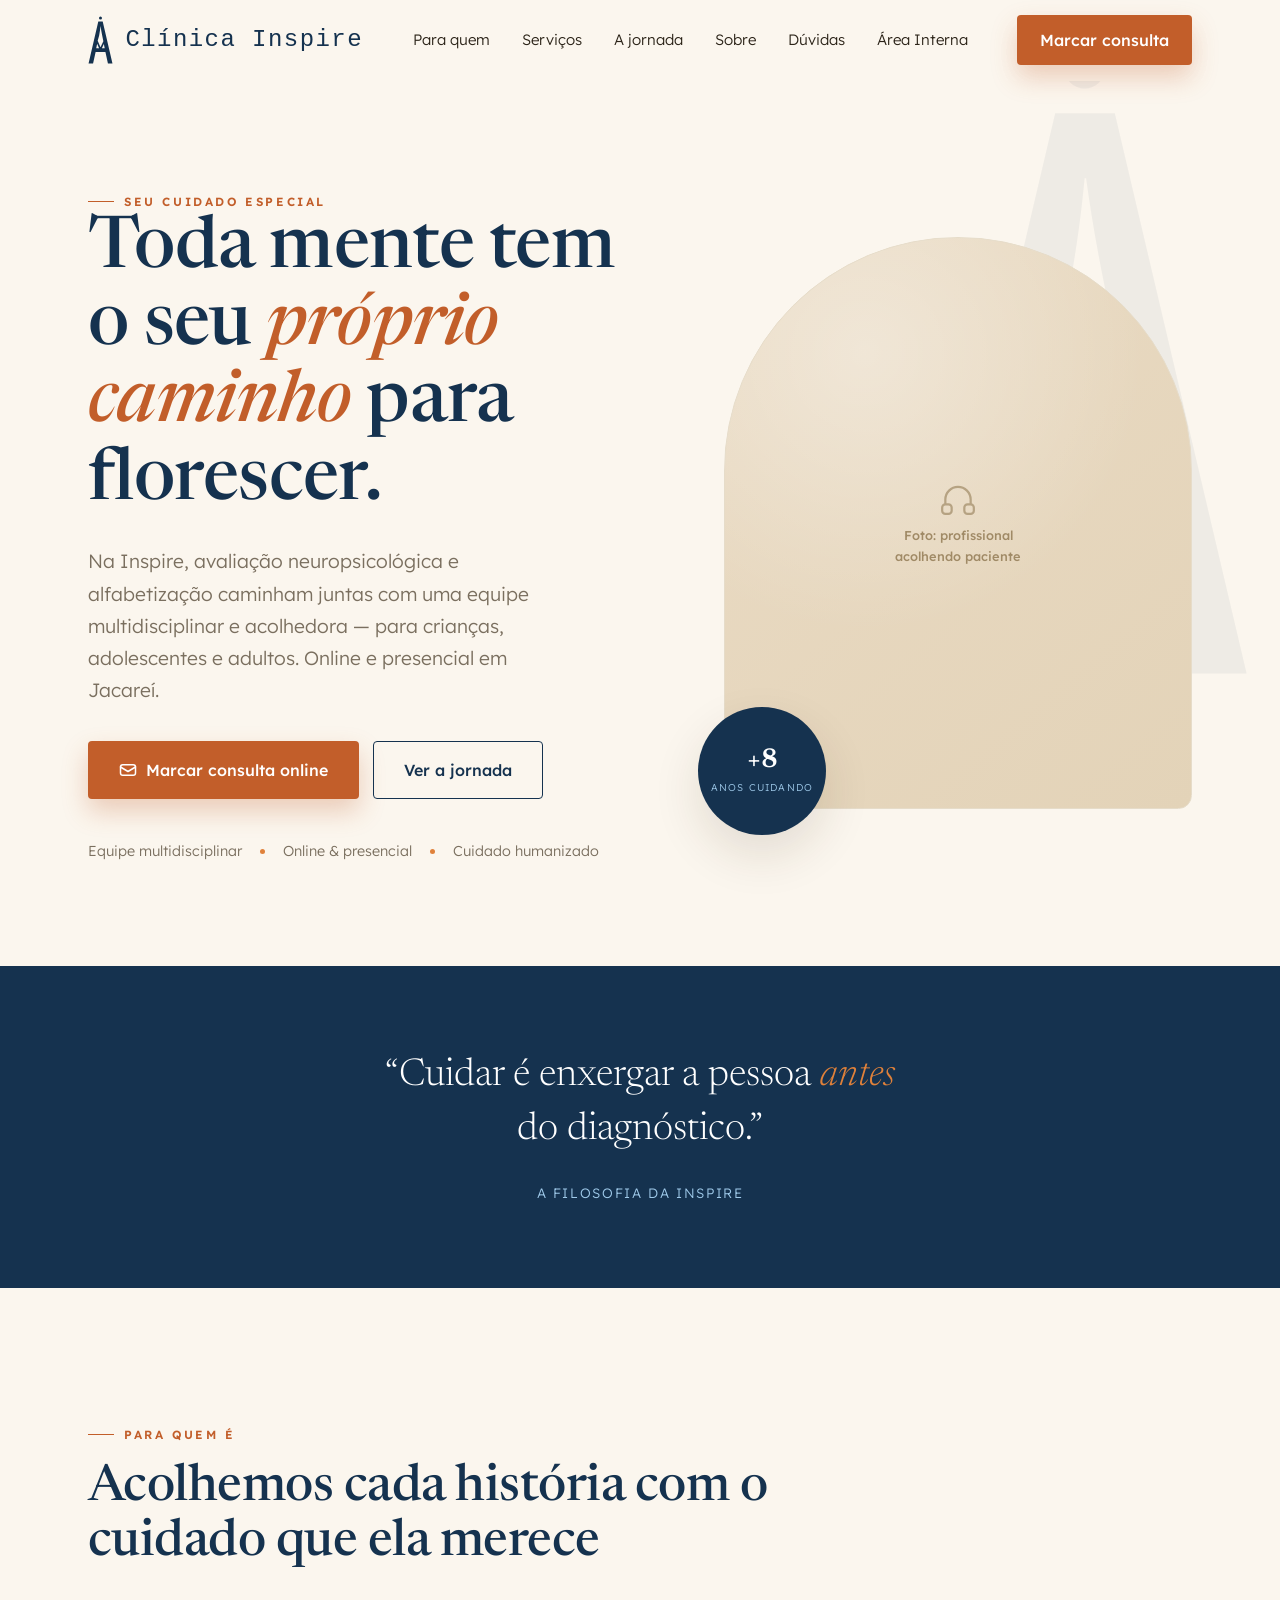
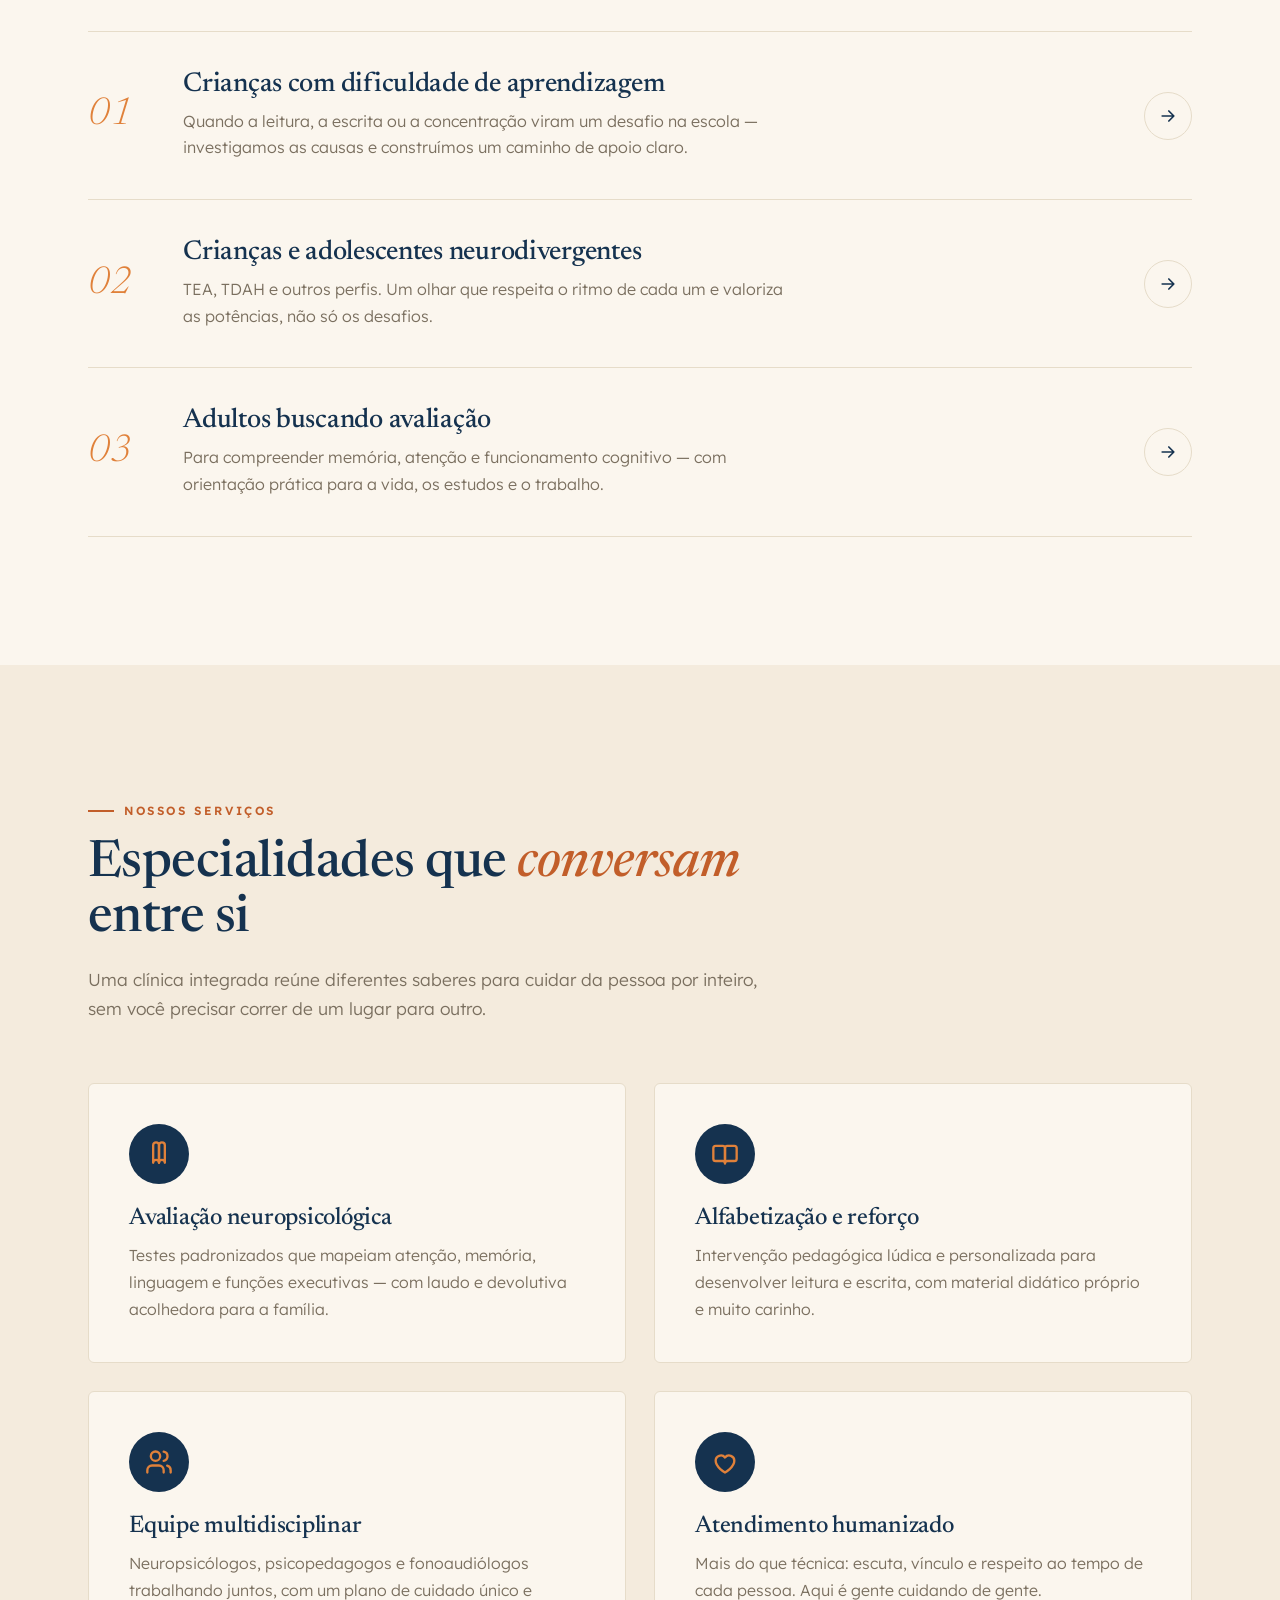
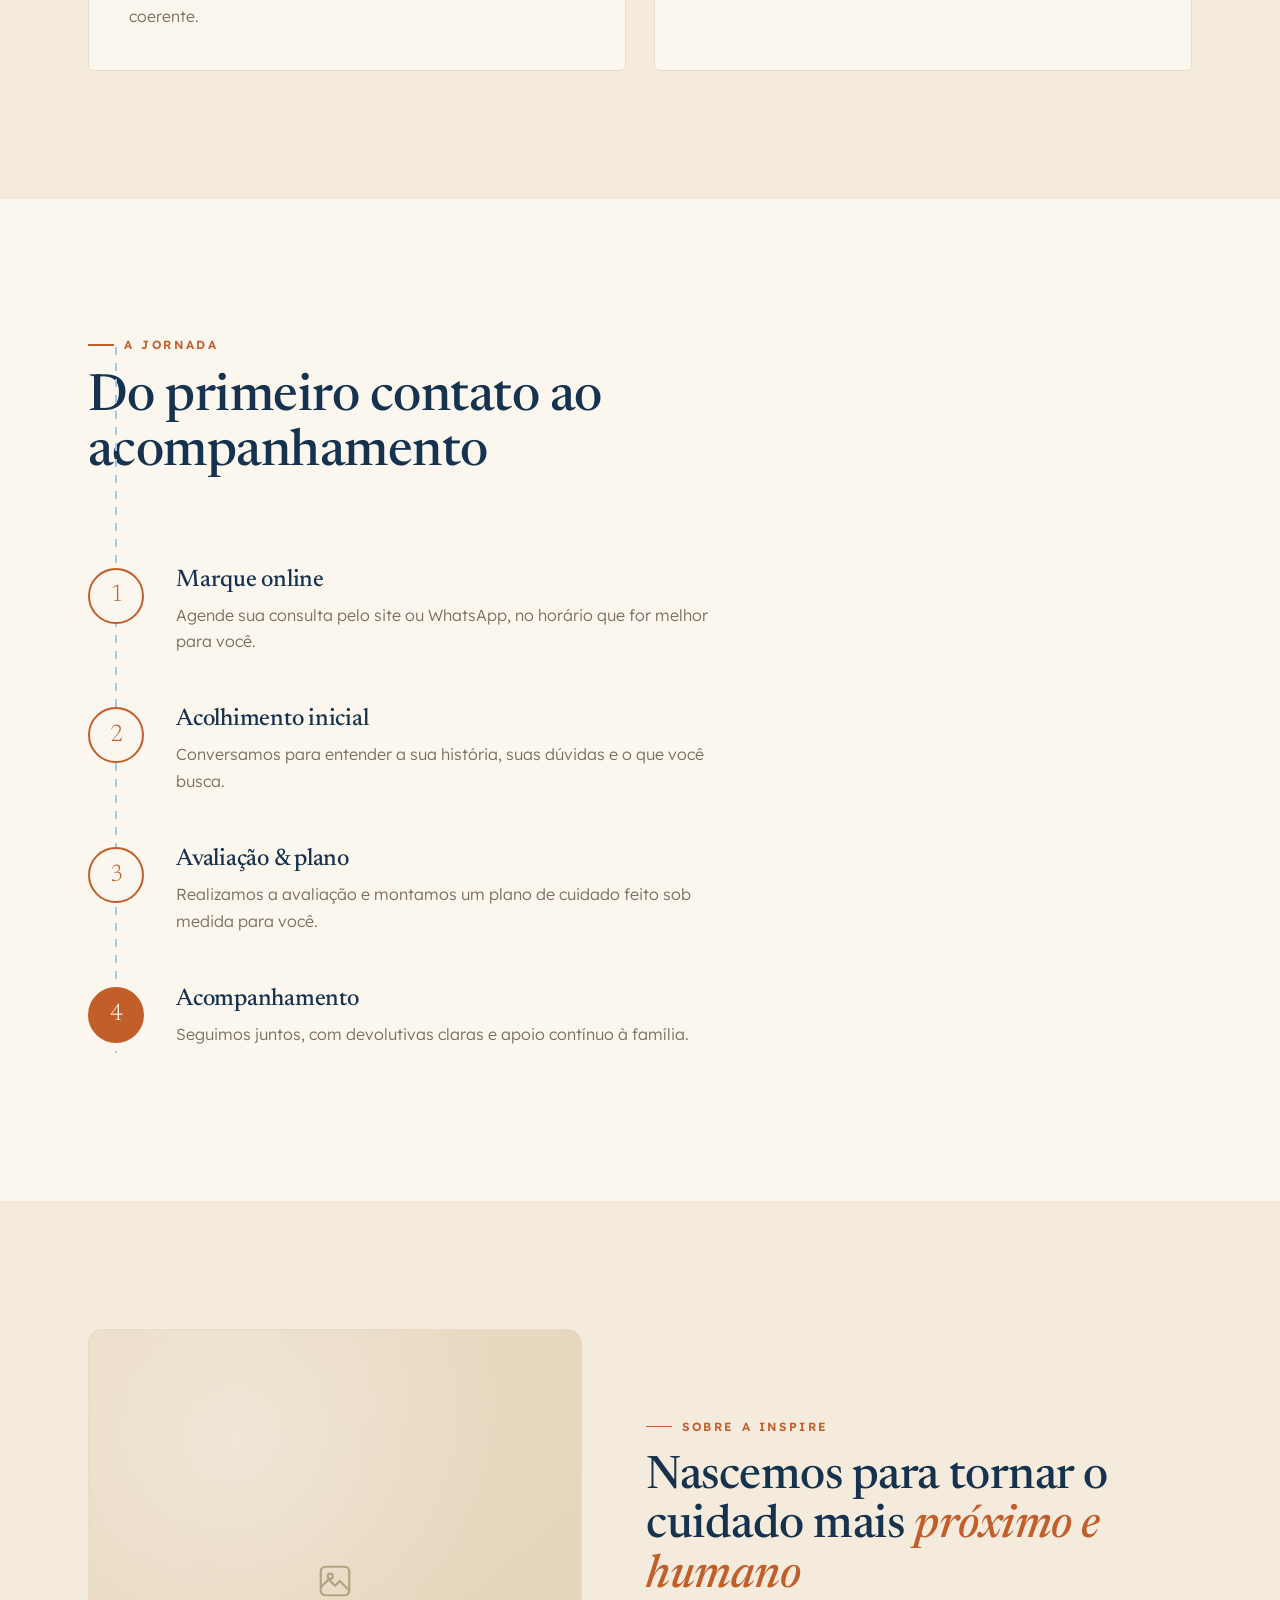
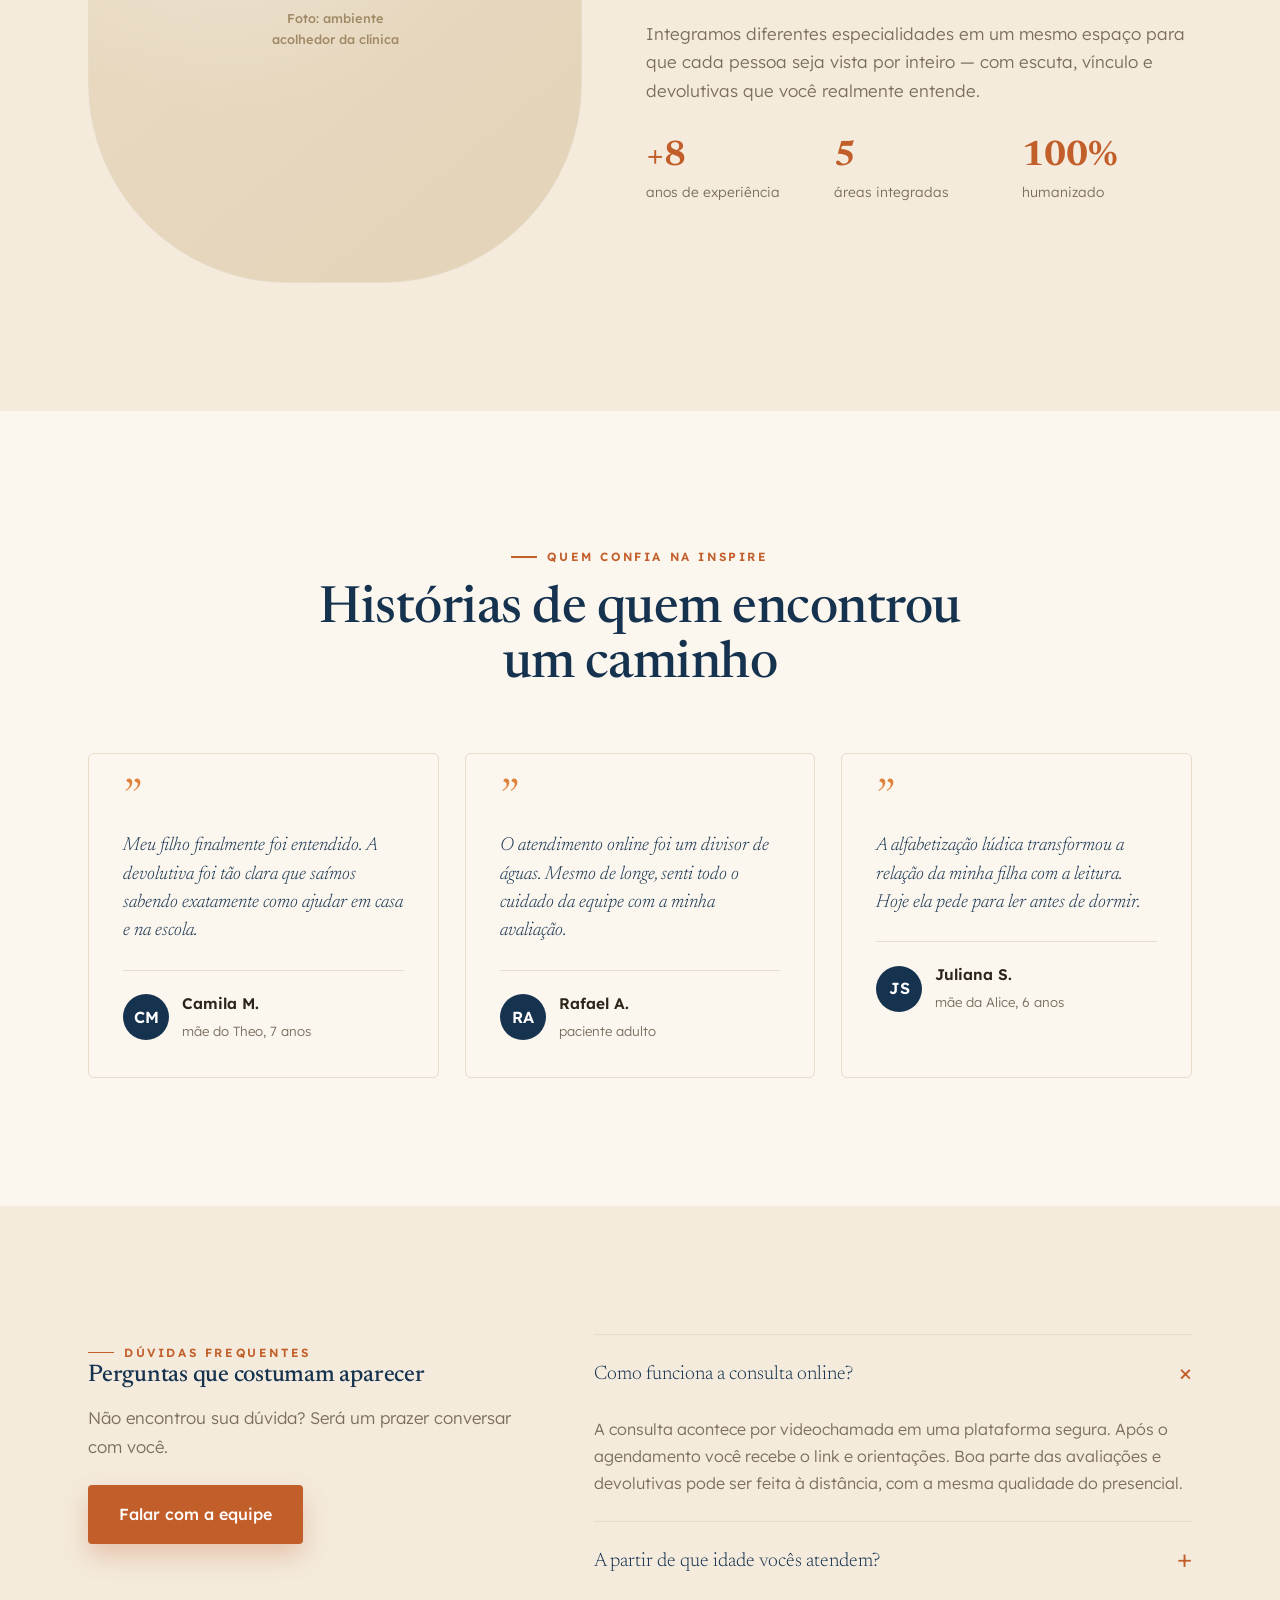
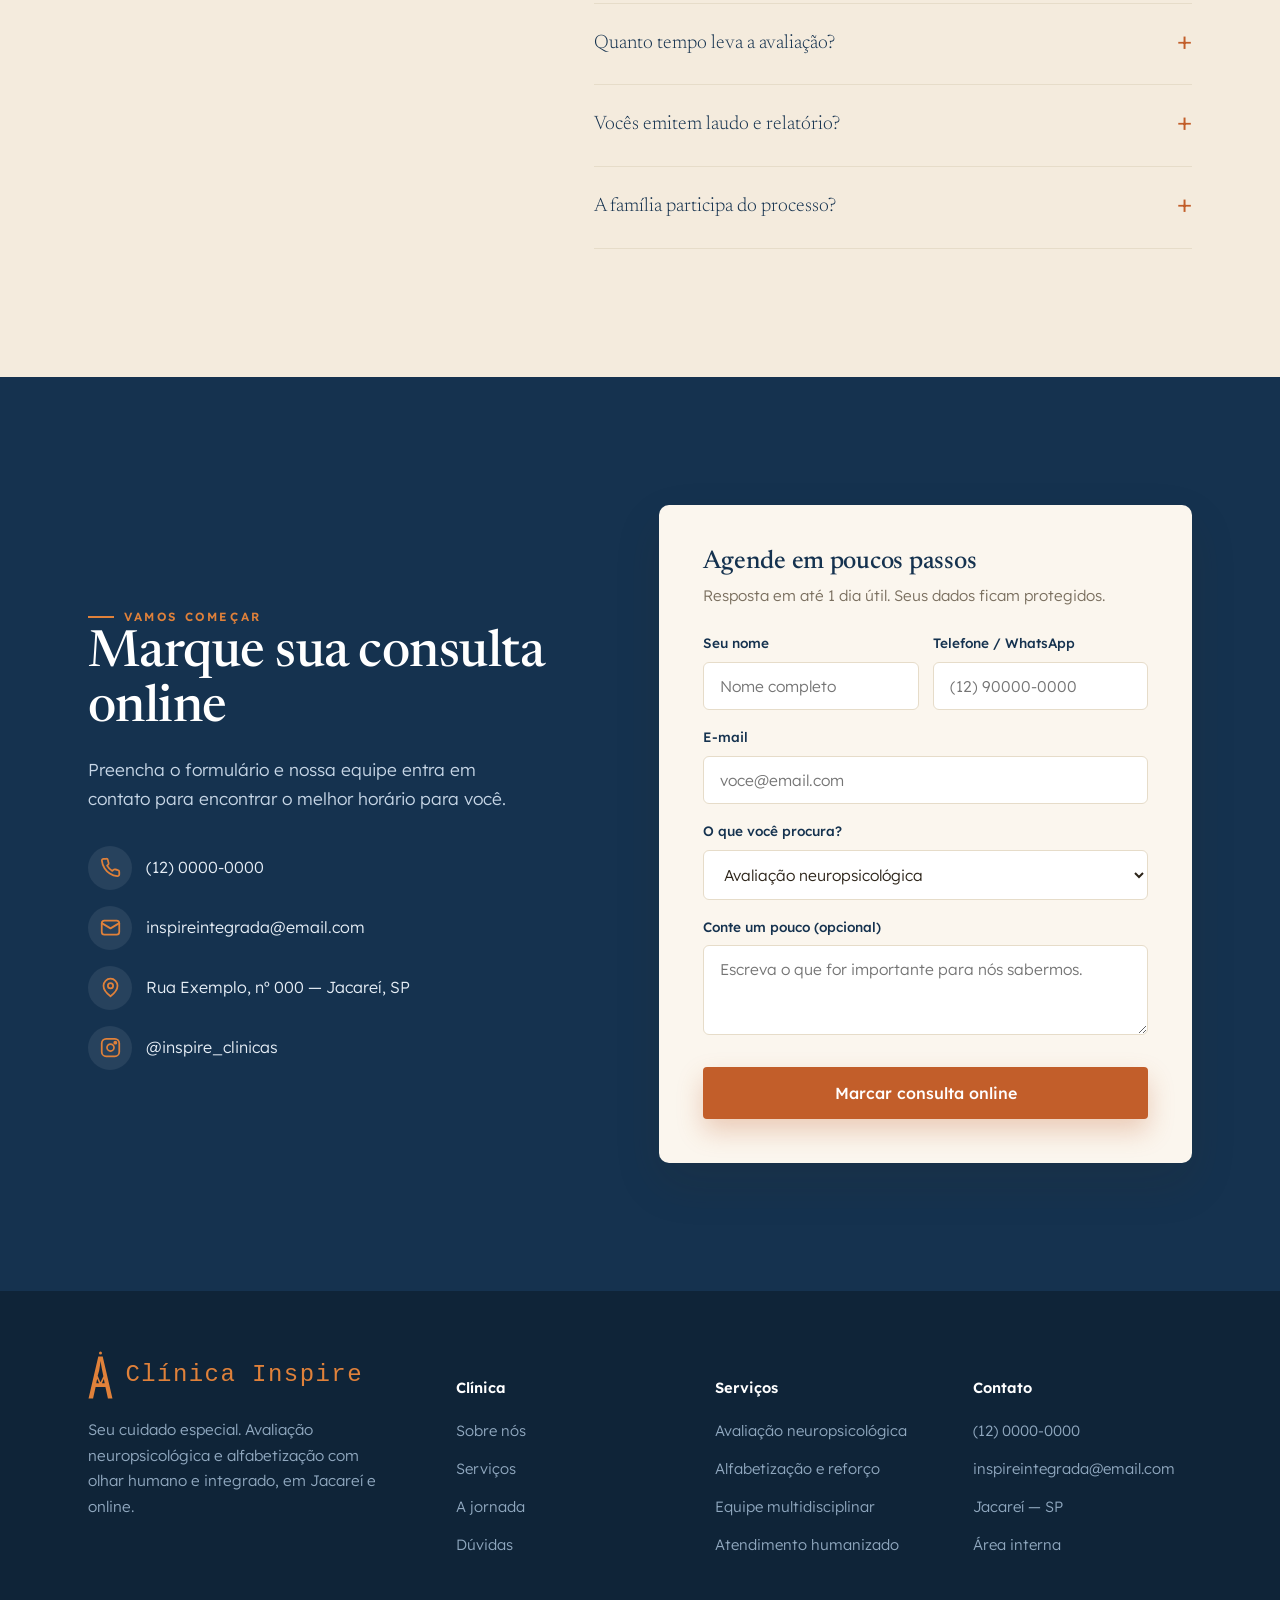
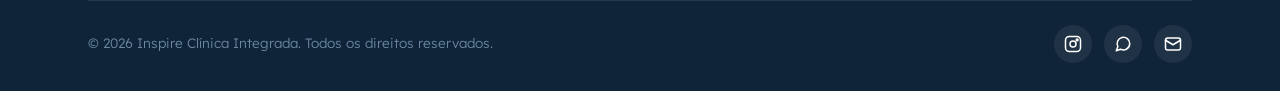
==== index.html @ 26808040 "fix access on admin area" ====
<!doctype html>
<html lang="pt-BR">
  <head>
    <meta charset="utf-8" />
    <meta name="viewport" content="width=device-width,initial-scale=1" />
    <title>Inspire · Clínica Integrada — Seu cuidado especial</title>
    <link rel="icon" href="assets/inspire-favicon.svg" />
    <link rel="preconnect" href="https://fonts.googleapis.com" />
    <link rel="preconnect" href="https://fonts.gstatic.com" crossorigin />
    <link
      href="https://fonts.googleapis.com/css2?family=Lexend:wght@300;400;500;600;700&family=Ubuntu+Mono&family=Newsreader:ital,opsz,wght@0,6..72,400;0,6..72,500;0,6..72,600;1,6..72,400;1,6..72,500&display=swap"
      rel="stylesheet"
    />
    <link rel="stylesheet" href="v2.css" />
  </head>
  <body>
    <header class="hdr" id="hdr">
      <div class="wrap">
        <a class="brand" href="#top" aria-label="Clínica Inspire">
          <img src="assets/inspire-a-navy.svg" alt="" />
          <span class="wordmark">Clínica Inspire</span>
        </a>
        <nav class="nav">
          <a href="#para-quem">Para quem</a>
          <a href="#servicos">Serviços</a>
          <a href="#jornada">A jornada</a>
          <a href="#sobre">Sobre</a>
          <a href="#faq">Dúvidas</a>
          <a href="consultas.html">Área Interna</a>
        </nav>
        <a class="btn btn-primary" href="#contato" style="padding: 11px 22px"
          >Marcar consulta</a
        >
        <button class="burger" id="burger" aria-label="Menu">
          <svg
            viewBox="0 0 24 24"
            fill="none"
            stroke="currentColor"
            stroke-width="2"
            stroke-linecap="round"
          >
            <path d="M3 6h18M3 12h18M3 18h18" />
          </svg>
        </button>
      </div>
    </header>

    <div class="mobile-menu" id="mobileMenu">
      <div class="mm-panel">
        <button class="mm-close" id="mmClose" aria-label="Fechar">
          <svg
            viewBox="0 0 24 24"
            fill="none"
            stroke="currentColor"
            stroke-width="2"
            stroke-linecap="round"
          >
            <path d="M18 6 6 18M6 6l12 12" />
          </svg>
        </button>
        <a href="#para-quem">Para quem</a>
        <a href="#servicos">Serviços</a>
        <a href="#jornada">A jornada</a>
        <a href="#sobre">Sobre</a>
        <a href="#faq">Dúvidas</a>
        <a class="btn btn-primary" href="#contato">Marcar consulta online</a>
      </div>
    </div>

    <main id="top">
      <!-- Hero -->
      <section class="hero">
        <img class="hero-mark" src="assets/inspire-a-navy.svg" alt="" />
        <div class="wrap">
          <div>
            <span class="eyebrow">Seu cuidado especial</span>
            <h1>
              Toda mente tem o seu
              <span class="serif-em">próprio caminho</span> para florescer.
            </h1>
            <p class="lead">
              Na Inspire, avaliação neuropsicológica e alfabetização caminham
              juntas com uma equipe multidisciplinar e acolhedora — para
              crianças, adolescentes e adultos. Online e presencial em Jacareí.
            </p>
            <div class="hero-cta">
              <a class="btn btn-primary" href="#contato">
                <svg
                  viewBox="0 0 24 24"
                  fill="none"
                  stroke="currentColor"
                  stroke-width="2"
                  stroke-linecap="round"
                  stroke-linejoin="round"
                >
                  <rect x="2" y="5" width="20" height="14" rx="3" />
                  <path d="m2 8 10 6 10-6" />
                </svg>
                Marcar consulta online
              </a>
              <a class="btn btn-outline" href="#jornada">Ver a jornada</a>
            </div>
            <div class="hero-meta">
              <span>Equipe multidisciplinar</span><span class="dot"></span
              ><span>Online &amp; presencial</span><span class="dot"></span
              ><span>Cuidado humanizado</span>
            </div>
          </div>
          <div class="hero-visual">
            <div class="ph">
              <div class="ph-in">
                <svg
                  viewBox="0 0 24 24"
                  fill="none"
                  stroke="currentColor"
                  stroke-width="1.4"
                >
                  <path d="M4 16v-3a8 8 0 0 1 16 0v3" />
                  <rect x="2" y="16" width="6" height="6" rx="2" />
                  <rect x="16" y="16" width="6" height="6" rx="2" /></svg
                >Foto: profissional<br />acolhendo paciente
              </div>
            </div>
            <div class="hero-stamp"><b>+8</b><span>anos cuidando</span></div>
          </div>
        </div>
      </section>

      <!-- Quote band -->
      <section class="band">
        <div class="wrap">
          <p>“Cuidar é enxergar a pessoa <em>antes</em> do diagnóstico.”</p>
          <div class="src">A filosofia da Inspire</div>
        </div>
      </section>

      <!-- Para quem -->
      <section class="section" id="para-quem">
        <div class="wrap">
          <div class="sec-head">
            <span class="eyebrow">Para quem é</span>
            <h2>Acolhemos cada história com o cuidado que ela merece</h2>
          </div>
          <div class="aud-list">
            <div class="aud-row">
              <div class="aud-no">01</div>
              <div>
                <h3>Crianças com dificuldade de aprendizagem</h3>
                <p>
                  Quando a leitura, a escrita ou a concentração viram um desafio
                  na escola — investigamos as causas e construímos um caminho de
                  apoio claro.
                </p>
              </div>
              <div class="ar">
                <svg
                  viewBox="0 0 24 24"
                  fill="none"
                  stroke="currentColor"
                  stroke-width="2"
                  stroke-linecap="round"
                  stroke-linejoin="round"
                >
                  <path d="M5 12h14M13 6l6 6-6 6" />
                </svg>
              </div>
            </div>
            <div class="aud-row">
              <div class="aud-no">02</div>
              <div>
                <h3>Crianças e adolescentes neurodivergentes</h3>
                <p>
                  TEA, TDAH e outros perfis. Um olhar que respeita o ritmo de
                  cada um e valoriza as potências, não só os desafios.
                </p>
              </div>
              <div class="ar">
                <svg
                  viewBox="0 0 24 24"
                  fill="none"
                  stroke="currentColor"
                  stroke-width="2"
                  stroke-linecap="round"
                  stroke-linejoin="round"
                >
                  <path d="M5 12h14M13 6l6 6-6 6" />
                </svg>
              </div>
            </div>
            <div class="aud-row">
              <div class="aud-no">03</div>
              <div>
                <h3>Adultos buscando avaliação</h3>
                <p>
                  Para compreender memória, atenção e funcionamento cognitivo —
                  com orientação prática para a vida, os estudos e o trabalho.
                </p>
              </div>
              <div class="ar">
                <svg
                  viewBox="0 0 24 24"
                  fill="none"
                  stroke="currentColor"
                  stroke-width="2"
                  stroke-linecap="round"
                  stroke-linejoin="round"
                >
                  <path d="M5 12h14M13 6l6 6-6 6" />
                </svg>
              </div>
            </div>
          </div>
        </div>
      </section>

      <!-- Serviços -->
      <section class="section services" id="servicos">
        <div class="wrap">
          <div class="sec-head">
            <span class="eyebrow">Nossos serviços</span>
            <h2>
              Especialidades que <span class="serif-em">conversam</span> entre
              si
            </h2>
            <p>
              Uma clínica integrada reúne diferentes saberes para cuidar da
              pessoa por inteiro, sem você precisar correr de um lugar para
              outro.
            </p>
          </div>
          <div class="svc-grid">
            <div class="svc-card">
              <div class="svc-ic">
                <svg
                  viewBox="0 0 24 24"
                  fill="none"
                  stroke="currentColor"
                  stroke-width="2"
                  stroke-linecap="round"
                  stroke-linejoin="round"
                >
                  <path
                    d="M9.5 2A2.5 2.5 0 0 1 12 4.5v15a2.5 2.5 0 0 0-5 0V4.5A2.5 2.5 0 0 1 9.5 2Z"
                  />
                  <path
                    d="M14.5 2A2.5 2.5 0 0 0 12 4.5v15a2.5 2.5 0 0 1 5 0V4.5A2.5 2.5 0 0 0 14.5 2Z"
                  />
                </svg>
              </div>
              <h3>Avaliação neuropsicológica</h3>
              <p>
                Testes padronizados que mapeiam atenção, memória, linguagem e
                funções executivas — com laudo e devolutiva acolhedora para a
                família.
              </p>
            </div>
            <div class="svc-card">
              <div class="svc-ic">
                <svg
                  viewBox="0 0 24 24"
                  fill="none"
                  stroke="currentColor"
                  stroke-width="2"
                  stroke-linecap="round"
                  stroke-linejoin="round"
                >
                  <path
                    d="M2 7a2 2 0 0 1 2-2h6a2 2 0 0 1 2 2v13a2 2 0 0 0-2-2H4a2 2 0 0 1-2-2Z"
                  />
                  <path
                    d="M22 7a2 2 0 0 0-2-2h-6a2 2 0 0 0-2 2v13a2 2 0 0 1 2-2h6a2 2 0 0 0 2-2Z"
                  />
                </svg>
              </div>
              <h3>Alfabetização e reforço</h3>
              <p>
                Intervenção pedagógica lúdica e personalizada para desenvolver
                leitura e escrita, com material didático próprio e muito
                carinho.
              </p>
            </div>
            <div class="svc-card">
              <div class="svc-ic">
                <svg
                  viewBox="0 0 24 24"
                  fill="none"
                  stroke="currentColor"
                  stroke-width="2"
                  stroke-linecap="round"
                  stroke-linejoin="round"
                >
                  <path d="M16 21v-2a4 4 0 0 0-4-4H6a4 4 0 0 0-4 4v2" />
                  <circle cx="9" cy="7" r="4" />
                  <path
                    d="M22 21v-2a4 4 0 0 0-3-3.87M16 3.13A4 4 0 0 1 16 11"
                  />
                </svg>
              </div>
              <h3>Equipe multidisciplinar</h3>
              <p>
                Neuropsicólogos, psicopedagogos e fonoaudiólogos trabalhando
                juntos, com um plano de cuidado único e coerente.
              </p>
            </div>
            <div class="svc-card">
              <div class="svc-ic">
                <svg
                  viewBox="0 0 24 24"
                  fill="none"
                  stroke="currentColor"
                  stroke-width="2"
                  stroke-linecap="round"
                  stroke-linejoin="round"
                >
                  <path
                    d="M12 21s-8-4.5-8-10a4.5 4.5 0 0 1 8-2.9A4.5 4.5 0 0 1 20 11c0 5.5-8 10-8 10Z"
                  />
                </svg>
              </div>
              <h3>Atendimento humanizado</h3>
              <p>
                Mais do que técnica: escuta, vínculo e respeito ao tempo de cada
                pessoa. Aqui é gente cuidando de gente.
              </p>
            </div>
          </div>
        </div>
      </section>

      <!-- Jornada -->
      <section class="section journey" id="jornada">
        <div class="wrap">
          <div class="sec-head">
            <span class="eyebrow">A jornada</span>
            <h2>Do primeiro contato ao acompanhamento</h2>
          </div>
          <div class="j-line"></div>
          <div class="j-step">
            <div class="j-dot">1</div>
            <div>
              <h3>Marque online</h3>
              <p>
                Agende sua consulta pelo site ou WhatsApp, no horário que for
                melhor para você.
              </p>
            </div>
          </div>
          <div class="j-step">
            <div class="j-dot">2</div>
            <div>
              <h3>Acolhimento inicial</h3>
              <p>
                Conversamos para entender a sua história, suas dúvidas e o que
                você busca.
              </p>
            </div>
          </div>
          <div class="j-step">
            <div class="j-dot">3</div>
            <div>
              <h3>Avaliação &amp; plano</h3>
              <p>
                Realizamos a avaliação e montamos um plano de cuidado feito sob
                medida para você.
              </p>
            </div>
          </div>
          <div class="j-step">
            <div class="j-dot">4</div>
            <div>
              <h3>Acompanhamento</h3>
              <p>
                Seguimos juntos, com devolutivas claras e apoio contínuo à
                família.
              </p>
            </div>
          </div>
        </div>
      </section>

      <!-- Sobre -->
      <section class="section about" id="sobre">
        <div class="wrap">
          <div class="about-visual">
            <div class="ph">
              <div class="ph-in">
                <svg
                  viewBox="0 0 24 24"
                  fill="none"
                  stroke="currentColor"
                  stroke-width="1.4"
                >
                  <rect x="3" y="3" width="18" height="18" rx="3" />
                  <path d="m3 16 5-5 4 4 3-3 6 6" />
                  <circle cx="9" cy="9" r="1.6" /></svg
                >Foto: ambiente<br />acolhedor da clínica
              </div>
            </div>
          </div>
          <div>
            <span class="eyebrow">Sobre a Inspire</span>
            <h2>
              Nascemos para tornar o cuidado mais
              <span class="serif-em">próximo e humano</span>
            </h2>
            <p class="lead">
              Integramos diferentes especialidades em um mesmo espaço para que
              cada pessoa seja vista por inteiro — com escuta, vínculo e
              devolutivas que você realmente entende.
            </p>
            <div class="about-stats">
              <div class="stat"><b>+8</b><span>anos de experiência</span></div>
              <div class="stat"><b>5</b><span>áreas integradas</span></div>
              <div class="stat"><b>100%</b><span>humanizado</span></div>
            </div>
          </div>
        </div>
      </section>

      <!-- Depoimentos -->
      <section class="section testi">
        <div class="wrap">
          <div class="sec-head center">
            <span class="eyebrow">Quem confia na Inspire</span>
            <h2>Histórias de quem encontrou um caminho</h2>
          </div>
          <div class="t-grid">
            <div class="t-card">
              <div class="mark">”</div>
              <p>
                Meu filho finalmente foi entendido. A devolutiva foi tão clara
                que saímos sabendo exatamente como ajudar em casa e na escola.
              </p>
              <div class="t-who">
                <div class="t-av">CM</div>
                <div><b>Camila M.</b><span>mãe do Theo, 7 anos</span></div>
              </div>
            </div>
            <div class="t-card">
              <div class="mark">”</div>
              <p>
                O atendimento online foi um divisor de águas. Mesmo de longe,
                senti todo o cuidado da equipe com a minha avaliação.
              </p>
              <div class="t-who">
                <div class="t-av">RA</div>
                <div><b>Rafael A.</b><span>paciente adulto</span></div>
              </div>
            </div>
            <div class="t-card">
              <div class="mark">”</div>
              <p>
                A alfabetização lúdica transformou a relação da minha filha com
                a leitura. Hoje ela pede para ler antes de dormir.
              </p>
              <div class="t-who">
                <div class="t-av">JS</div>
                <div><b>Juliana S.</b><span>mãe da Alice, 6 anos</span></div>
              </div>
            </div>
          </div>
        </div>
      </section>

      <!-- FAQ -->
      <section class="section faq" id="faq">
        <div class="wrap">
          <div>
            <span class="eyebrow">Dúvidas frequentes</span>
            <h2>Perguntas que costumam aparecer</h2>
            <p
              style="
                font-family: &quot;Lexend&quot;, sans-serif;
                color: var(--muted);
                margin-top: 16px;
                font-size: 1.05rem;
              "
            >
              Não encontrou sua dúvida? Será um prazer conversar com você.
            </p>
            <a class="btn btn-primary" style="margin-top: 24px" href="#contato"
              >Falar com a equipe</a
            >
          </div>
          <div class="faq-list">
            <details class="fq" open>
              <summary>
                Como funciona a consulta online? <span class="pm">+</span>
              </summary>
              <div class="fq-body">
                A consulta acontece por videochamada em uma plataforma segura.
                Após o agendamento você recebe o link e orientações. Boa parte
                das avaliações e devolutivas pode ser feita à distância, com a
                mesma qualidade do presencial.
              </div>
            </details>
            <details class="fq">
              <summary>
                A partir de que idade vocês atendem? <span class="pm">+</span>
              </summary>
              <div class="fq-body">
                Atendemos crianças, adolescentes e adultos, com protocolos e
                profissionais adequados a cada momento de vida.
              </div>
            </details>
            <details class="fq">
              <summary>
                Quanto tempo leva a avaliação? <span class="pm">+</span>
              </summary>
              <div class="fq-body">
                Depende do caso, mas em geral são alguns encontros de até duas
                horas. Ao final entregamos um laudo e fazemos uma devolutiva em
                linguagem simples.
              </div>
            </details>
            <details class="fq">
              <summary>
                Vocês emitem laudo e relatório? <span class="pm">+</span>
              </summary>
              <div class="fq-body">
                Sim. Emitimos laudos e relatórios que podem ser usados na
                escola, no trabalho e com outros profissionais de saúde.
              </div>
            </details>
            <details class="fq">
              <summary>
                A família participa do processo? <span class="pm">+</span>
              </summary>
              <div class="fq-body">
                Com certeza. A família é parte essencial do cuidado: incluímos
                os responsáveis nas devolutivas e oferecemos orientações para o
                dia a dia.
              </div>
            </details>
          </div>
        </div>
      </section>

      <!-- Contato -->
      <section class="section contact" id="contato">
        <div class="wrap">
          <div>
            <span class="eyebrow">Vamos começar</span>
            <h2>Marque sua consulta online</h2>
            <p class="lead">
              Preencha o formulário e nossa equipe entra em contato para
              encontrar o melhor horário para você.
            </p>
            <div class="contact-info">
              <div class="ci">
                <span class="cii"
                  ><svg
                    viewBox="0 0 24 24"
                    fill="none"
                    stroke="currentColor"
                    stroke-width="2"
                    stroke-linecap="round"
                    stroke-linejoin="round"
                  >
                    <path
                      d="M22 16.92v3a2 2 0 0 1-2.18 2 19.8 19.8 0 0 1-8.63-3.07 19.5 19.5 0 0 1-6-6 19.8 19.8 0 0 1-3.07-8.67A2 2 0 0 1 4.11 2h3a2 2 0 0 1 2 1.72c.13.96.36 1.9.7 2.81a2 2 0 0 1-.45 2.11L8.09 9.91a16 16 0 0 0 6 6l1.27-1.27a2 2 0 0 1 2.11-.45c.9.34 1.85.57 2.81.7A2 2 0 0 1 22 16.92Z"
                    /></svg
                ></span>
                (12) 0000-0000
              </div>
              <div class="ci">
                <span class="cii"
                  ><svg
                    viewBox="0 0 24 24"
                    fill="none"
                    stroke="currentColor"
                    stroke-width="2"
                    stroke-linecap="round"
                    stroke-linejoin="round"
                  >
                    <rect x="2" y="4" width="20" height="16" rx="3" />
                    <path d="m2 7 10 6 10-6" /></svg
                ></span>
                inspireintegrada@email.com
              </div>
              <div class="ci">
                <span class="cii"
                  ><svg
                    viewBox="0 0 24 24"
                    fill="none"
                    stroke="currentColor"
                    stroke-width="2"
                    stroke-linecap="round"
                    stroke-linejoin="round"
                  >
                    <path d="M20 10c0 6-8 12-8 12s-8-6-8-12a8 8 0 0 1 16 0Z" />
                    <circle cx="12" cy="10" r="3" /></svg
                ></span>
                Rua Exemplo, nº 000 — Jacareí, SP
              </div>
              <div class="ci">
                <span class="cii"
                  ><svg
                    viewBox="0 0 24 24"
                    fill="none"
                    stroke="currentColor"
                    stroke-width="2"
                    stroke-linecap="round"
                    stroke-linejoin="round"
                  >
                    <rect x="2" y="2" width="20" height="20" rx="5" />
                    <circle cx="12" cy="12" r="4" />
                    <circle
                      cx="17.5"
                      cy="6.5"
                      r="1.2"
                      fill="currentColor"
                    /></svg
                ></span>
                @inspire_clinicas
              </div>
            </div>
          </div>
          <form class="form" id="contactForm" novalidate>
            <div id="formFields">
              <h3>Agende em poucos passos</h3>
              <p class="fsub">
                Resposta em até 1 dia útil. Seus dados ficam protegidos.
              </p>
              <div class="frow">
                <div class="field">
                  <label for="nome">Seu nome</label
                  ><input id="nome" type="text" placeholder="Nome completo" />
                </div>
                <div class="field">
                  <label for="tel">Telefone / WhatsApp</label
                  ><input id="tel" type="tel" placeholder="(12) 90000-0000" />
                </div>
              </div>
              <div class="field">
                <label for="email">E-mail</label
                ><input id="email" type="email" placeholder="voce@email.com" />
              </div>
              <div class="field">
                <label for="motivo">O que você procura?</label>
                <select id="motivo">
                  <option>Avaliação neuropsicológica</option>
                  <option>Alfabetização e reforço</option>
                  <option>Atendimento para meu filho(a)</option>
                  <option>Avaliação para adulto</option>
                  <option>Ainda não sei, quero orientação</option>
                </select>
              </div>
              <div class="field">
                <label for="msg">Conte um pouco (opcional)</label
                ><textarea
                  id="msg"
                  placeholder="Escreva o que for importante para nós sabermos."
                ></textarea>
              </div>
              <button class="btn btn-primary" type="submit">
                Marcar consulta online
              </button>
            </div>
            <div class="form-ok" id="formOk">
              <svg
                viewBox="0 0 24 24"
                fill="none"
                stroke="currentColor"
                stroke-width="2"
                stroke-linecap="round"
                stroke-linejoin="round"
              >
                <circle cx="12" cy="12" r="10" />
                <path d="m8 12 3 3 5-6" />
              </svg>
              <h3>Recebemos sua solicitação!</h3>
              <p>
                Em breve nossa equipe entra em contato para confirmar o melhor
                horário. 💙
              </p>
            </div>
          </form>
        </div>
      </section>
    </main>

    <footer class="ftr">
      <div class="wrap">
        <div class="ftr-top">
          <div>
            <div class="brand">
              <img src="assets/inspire-a-laranja.svg" alt="" /><span
                class="wordmark"
                >Clínica Inspire</span
              >
            </div>
            <p class="ftr-about">
              Seu cuidado especial. Avaliação neuropsicológica e alfabetização
              com olhar humano e integrado, em Jacareí e online.
            </p>
          </div>
          <div>
            <h5>Clínica</h5>
            <ul>
              <li><a href="#sobre">Sobre nós</a></li>
              <li><a href="#servicos">Serviços</a></li>
              <li><a href="#jornada">A jornada</a></li>
              <li><a href="#faq">Dúvidas</a></li>
            </ul>
          </div>
          <div>
            <h5>Serviços</h5>
            <ul>
              <li><a href="#servicos">Avaliação neuropsicológica</a></li>
              <li><a href="#servicos">Alfabetização e reforço</a></li>
              <li><a href="#servicos">Equipe multidisciplinar</a></li>
              <li><a href="#servicos">Atendimento humanizado</a></li>
            </ul>
          </div>
          <div>
            <h5>Contato</h5>
            <ul>
              <li><a href="#contato">(12) 0000-0000</a></li>
              <li><a href="#contato">inspireintegrada@email.com</a></li>
              <li><a href="#contato">Jacareí — SP</a></li>
              <li><a href="consultas.html">Área interna</a></li>
            </ul>
          </div>
        </div>
        <div class="ftr-bottom">
          <span
            >© 2026 Inspire Clínica Integrada. Todos os direitos
            reservados.</span
          >
          <div class="socials">
            <a href="#" aria-label="Instagram"
              ><svg
                viewBox="0 0 24 24"
                fill="none"
                stroke="currentColor"
                stroke-width="2"
                stroke-linecap="round"
                stroke-linejoin="round"
              >
                <rect x="2" y="2" width="20" height="20" rx="5" />
                <circle cx="12" cy="12" r="4" />
                <circle cx="17.5" cy="6.5" r="1.2" fill="currentColor" /></svg
            ></a>
            <a href="#" aria-label="WhatsApp"
              ><svg
                viewBox="0 0 24 24"
                fill="none"
                stroke="currentColor"
                stroke-width="2"
                stroke-linecap="round"
                stroke-linejoin="round"
              >
                <path
                  d="M21 11.5a8.4 8.4 0 0 1-12.3 7.4L3 21l2.2-5.6A8.4 8.4 0 1 1 21 11.5Z"
                /></svg
            ></a>
            <a href="#" aria-label="E-mail"
              ><svg
                viewBox="0 0 24 24"
                fill="none"
                stroke="currentColor"
                stroke-width="2"
                stroke-linecap="round"
                stroke-linejoin="round"
              >
                <rect x="2" y="4" width="20" height="16" rx="3" />
                <path d="m2 7 10 6 10-6" /></svg
            ></a>
          </div>
        </div>
      </div>
    </footer>

    <script>
      const hdr = document.getElementById("hdr");
      addEventListener("scroll", () =>
        hdr.classList.toggle("scrolled", scrollY > 20),
      );
      const mm = document.getElementById("mobileMenu");
      document.getElementById("burger").onclick = () =>
        mm.classList.add("open");
      document.getElementById("mmClose").onclick = () =>
        mm.classList.remove("open");
      mm.querySelectorAll("a").forEach(
        (a) => (a.onclick = () => mm.classList.remove("open")),
      );
      mm.onclick = (e) => {
        if (e.target === mm) mm.classList.remove("open");
      };
      document.getElementById("contactForm").addEventListener("submit", (e) => {
        e.preventDefault();
        const nova = {
          data: new Date().toISOString(),
          nome: document.getElementById("nome").value || "(sem nome)",
          email: document.getElementById("email").value || "—",
          tel: document.getElementById("tel").value || "—",
          servico: document.getElementById("motivo").value,
          msg: document.getElementById("msg").value,
          status: "novo",
        };
        const lista = JSON.parse(
          localStorage.getItem("inspire_consultas") || "[]",
        );
        lista.unshift(nova);
        localStorage.setItem("inspire_consultas", JSON.stringify(lista));
        document.getElementById("formFields").style.display = "none";
        document.getElementById("formOk").classList.add("show");
      });
    </script>
  </body>
</html>
---- v2.css ----
/* ===== Inspire · V2 Jornada (editorial / warm serif) ===== */
:root{
  --navy:#15324f;
  --blue:#3E86C7;
  --blue-soft:#9FCAEA;
  --orange:#E0813A;
  --orange-600:#cf6f28;
  --terra:#C25E2A;
  --sand:#F4EBDD;
  --sand-deep:#EADBC4;
  --cream:#FBF6EE;
  --ink:#2c2419;
  --muted:#7a6f5f;
  --line:#e6dcc9;
  --shadow-sm:0 4px 16px rgba(60,40,15,.07);
  --shadow:0 20px 48px rgba(60,40,15,.12);
  --maxw:1200px;
  --pad:clamp(20px,5vw,48px);
  --serif:"Newsreader",Georgia,serif;
}
*{box-sizing:border-box}
html{scroll-behavior:smooth}
body{margin:0;font-family:"Lexend",system-ui,sans-serif;color:var(--ink);background:var(--cream);
  -webkit-font-smoothing:antialiased;line-height:1.68;font-weight:300}
img{max-width:100%;display:block}
a{color:inherit;text-decoration:none}
p{margin:0}
h1,h2,h3,h4{margin:0;color:var(--navy);font-family:var(--serif);font-weight:500;line-height:1.08;letter-spacing:-.01em}
.wrap{max-width:var(--maxw);margin:0 auto;padding-inline:var(--pad)}
.section{padding-block:clamp(70px,10vw,128px)}
.eyebrow{display:inline-flex;align-items:center;gap:10px;font-family:"Lexend",sans-serif;
  font-size:.74rem;font-weight:600;letter-spacing:.22em;text-transform:uppercase;color:var(--terra)}
.eyebrow::before{content:"";width:26px;height:1.5px;background:var(--terra)}
.serif-em{font-family:var(--serif);font-style:italic;color:var(--terra);font-weight:500}

.ph{position:relative;background:linear-gradient(140deg,var(--sand-deep),#e3d3b8);
  border:1px solid var(--line);display:flex;align-items:center;justify-content:center;
  color:#a8927020;overflow:hidden}
.ph-in{display:flex;flex-direction:column;align-items:center;gap:8px;color:#a08a66;
  font-family:"Lexend",sans-serif;font-size:.8rem;font-weight:500;text-align:center;padding:20px;z-index:1}
.ph-in svg{width:38px;height:38px;opacity:.7}
.ph::after{content:"";position:absolute;inset:0;background:
  radial-gradient(circle at 30% 20%,rgba(255,255,255,.35),transparent 50%)}

.btn{display:inline-flex;align-items:center;gap:9px;font-family:"Lexend",sans-serif;font-weight:500;
  font-size:1rem;padding:15px 30px;border-radius:4px;cursor:pointer;border:1.5px solid transparent;
  transition:.18s;white-space:nowrap}
.btn svg{width:18px;height:18px}
.btn-primary{background:var(--terra);color:#fff;box-shadow:0 12px 26px rgba(194,94,42,.28)}
.btn-primary:hover{background:var(--orange-600);transform:translateY(-2px)}
.btn-outline{background:transparent;color:var(--navy);border-color:var(--navy)}
.btn-outline:hover{background:var(--navy);color:#fff}

/* Header */
.hdr{position:sticky;top:0;z-index:60;background:rgba(251,246,238,.85);backdrop-filter:blur(12px);transition:.25s;border-bottom:1px solid transparent}
.hdr.scrolled{border-color:var(--line);box-shadow:var(--shadow-sm)}
.hdr .wrap{display:flex;align-items:center;justify-content:space-between;height:80px;gap:24px}
.brand{display:flex;align-items:center;gap:12px}
.brand img{width:auto;height:48px}
.brand .wordmark{font-family:"Ubuntu Mono",monospace;font-size:1.5rem;color:#15324f;letter-spacing:.06em;line-height:1;white-space:nowrap}
.brand .k{font-family:"Lexend",sans-serif;font-size:.72rem;font-weight:700;letter-spacing:.2em;color:var(--terra);text-transform:uppercase;display:block}
.brand .n{font-family:var(--serif);font-size:1.18rem;color:var(--navy);line-height:1;margin-top:2px;white-space:nowrap}
.nav{display:flex;gap:32px}
.nav a{font-family:"Lexend",sans-serif;font-size:.94rem;color:var(--ink);position:relative}
.nav a:hover{color:var(--terra)}
.burger{display:none;background:none;border:0;cursor:pointer;color:var(--navy)}
.burger svg{width:26px;height:26px}

/* Hero */
.hero{position:relative;overflow:hidden}
.hero-mark{position:absolute;top:-40px;right:2%;width:auto;height:640px;opacity:.05;z-index:0;pointer-events:none}
.hero .wrap{position:relative;z-index:1;display:grid;grid-template-columns:1.1fr .9fr;gap:clamp(32px,5vw,80px);
  align-items:center;padding-block:clamp(54px,8vw,104px)}
.hero h1{font-size:clamp(2.6rem,5.6vw,4.6rem);font-weight:500}
.hero .lead{font-family:"Lexend",sans-serif;font-size:clamp(1.05rem,1.5vw,1.2rem);color:var(--muted);margin-top:24px;max-width:40ch}
.hero-cta{display:flex;gap:14px;flex-wrap:wrap;margin-top:34px}
.hero-meta{display:flex;align-items:center;gap:18px;margin-top:40px;font-family:"Lexend",sans-serif;font-size:.9rem;color:var(--muted)}
.hero-meta .dot{width:5px;height:5px;border-radius:50%;background:var(--orange)}
.hero-visual{position:relative}
.hero-visual .ph{aspect-ratio:3.6/4.4;border-radius:240px 240px 14px 14px}
.hero-stamp{position:absolute;bottom:-26px;left:-26px;background:var(--navy);color:#fff;border-radius:50%;
  width:128px;height:128px;display:flex;flex-direction:column;align-items:center;justify-content:center;
  text-align:center;font-family:var(--serif);box-shadow:var(--shadow)}
.hero-stamp b{font-size:1.7rem;line-height:1}
.hero-stamp span{font-family:"Lexend",sans-serif;font-size:.62rem;letter-spacing:.12em;text-transform:uppercase;margin-top:5px;color:var(--blue-soft)}

/* Quote band */
.band{background:var(--navy);color:#fff;text-align:center}
.band .wrap{padding-block:clamp(54px,7vw,84px)}
.band p{font-family:var(--serif);font-size:clamp(1.5rem,3vw,2.4rem);line-height:1.4;max-width:24ch;margin:0 auto;color:#fff}
.band p em{color:var(--orange);font-style:italic}
.band .src{font-family:"Lexend",sans-serif;font-size:.85rem;letter-spacing:.12em;text-transform:uppercase;color:var(--blue-soft);margin-top:24px}

/* Section head */
.sec-head{max-width:680px;margin-bottom:60px}
.sec-head.center{margin-inline:auto;text-align:center}
.sec-head h2{font-size:clamp(2.1rem,4vw,3.2rem);margin-top:16px}
.sec-head p{font-family:"Lexend",sans-serif;color:var(--muted);margin-top:18px;font-size:1.08rem}

/* Para quem - editorial list */
.aud-list{display:flex;flex-direction:column}
.aud-row{display:grid;grid-template-columns:auto 1fr auto;gap:clamp(20px,4vw,56px);align-items:center;
  padding:38px 0;border-top:1px solid var(--line);transition:.2s}
.aud-row:last-child{border-bottom:1px solid var(--line)}
.aud-row:hover{padding-inline:14px;background:var(--sand)}
.aud-no{font-family:var(--serif);font-size:clamp(1.8rem,3vw,2.6rem);color:var(--orange);font-style:italic}
.aud-row h3{font-size:clamp(1.3rem,2.2vw,1.7rem)}
.aud-row p{font-family:"Lexend",sans-serif;color:var(--muted);margin-top:8px;font-size:1rem;max-width:60ch}
.aud-row .ar{width:48px;height:48px;border-radius:50%;border:1.5px solid var(--line);display:flex;align-items:center;justify-content:center;color:var(--navy);transition:.2s;flex:none}
.aud-row:hover .ar{background:var(--terra);border-color:var(--terra);color:#fff}
.aud-row .ar svg{width:20px;height:20px}

/* Serviços - cards on sand */
.services{background:var(--sand)}
.svc-grid{display:grid;grid-template-columns:repeat(2,1fr);gap:28px}
.svc-card{background:var(--cream);border:1px solid var(--line);padding:40px;border-radius:6px;transition:.2s;position:relative;overflow:hidden}
.svc-card::before{content:"";position:absolute;top:0;left:0;width:0;height:4px;background:var(--terra);transition:.3s}
.svc-card:hover{transform:translateY(-5px);box-shadow:var(--shadow)}
.svc-card:hover::before{width:100%}
.svc-ic{width:60px;height:60px;border-radius:50%;background:var(--navy);display:flex;align-items:center;justify-content:center;margin-bottom:22px}
.svc-ic svg{width:28px;height:28px;color:var(--orange)}
.svc-card h3{font-size:1.5rem;margin-bottom:10px}
.svc-card p{font-family:"Lexend",sans-serif;color:var(--muted);font-size:.99rem}

/* Jornada (timeline) */
.journey{position:relative}
.journey .wrap{position:relative}
.j-line{position:absolute;left:calc(var(--pad) + 27px);top:20px;bottom:20px;width:2px;
  background:repeating-linear-gradient(var(--blue-soft) 0 8px,transparent 8px 16px)}
.j-step{position:relative;display:grid;grid-template-columns:auto 1fr;gap:32px;padding:26px 0}
.j-dot{width:56px;height:56px;border-radius:50%;background:var(--cream);border:2px solid var(--terra);
  display:flex;align-items:center;justify-content:center;font-family:var(--serif);font-size:1.5rem;
  color:var(--terra);z-index:1;flex:none}
.j-step:last-child .j-dot{background:var(--terra);color:#fff}
.j-step h3{font-size:1.5rem}
.j-step p{font-family:"Lexend",sans-serif;color:var(--muted);margin-top:8px;font-size:1rem;max-width:54ch}

/* Sobre split */
.about{background:var(--sand)}
.about .wrap{display:grid;grid-template-columns:.95fr 1.05fr;gap:clamp(34px,5vw,72px);align-items:center}
.about-visual .ph{aspect-ratio:5/5.6;border-radius:14px 14px 200px 200px}
.about h2{font-size:clamp(2rem,3.6vw,2.9rem);margin-top:16px}
.about .lead{font-family:"Lexend",sans-serif;color:var(--muted);margin-top:18px;font-size:1.06rem}
.about-stats{display:grid;grid-template-columns:repeat(3,1fr);gap:18px;margin-top:34px}
.stat b{font-family:var(--serif);font-size:2.2rem;color:var(--terra);display:block;line-height:1}
.stat span{font-family:"Lexend",sans-serif;font-size:.86rem;color:var(--muted);margin-top:6px;display:block}

/* Depoimentos editorial */
.testi .sec-head{text-align:center;margin-inline:auto}
.t-grid{display:grid;grid-template-columns:repeat(3,1fr);gap:26px}
.t-card{background:var(--cream);border:1px solid var(--line);border-radius:6px;padding:34px}
.t-card .mark{font-family:var(--serif);font-size:3.4rem;color:var(--orange);line-height:.6;height:30px}
.t-card p{font-family:var(--serif);font-style:italic;font-size:1.18rem;color:var(--navy);line-height:1.5;margin-top:14px}
.t-who{display:flex;align-items:center;gap:13px;margin-top:24px;padding-top:20px;border-top:1px solid var(--line)}
.t-av{width:46px;height:46px;border-radius:50%;background:var(--navy);color:#fff;display:flex;align-items:center;justify-content:center;font-family:"Lexend",sans-serif;font-weight:600;flex:none}
.t-who b{font-family:"Lexend",sans-serif;font-weight:600;display:block;font-size:.96rem;color:var(--ink)}
.t-who span{font-family:"Lexend",sans-serif;font-size:.83rem;color:var(--muted)}

/* FAQ */
.faq{background:var(--sand)}
.faq .wrap{display:grid;grid-template-columns:.85fr 1.15fr;gap:clamp(30px,5vw,68px);align-items:start}
.faq-list{display:flex;flex-direction:column}
.fq{border-top:1px solid var(--line)}
.fq:last-child{border-bottom:1px solid var(--line)}
.fq summary{list-style:none;cursor:pointer;padding:24px 0;display:flex;justify-content:space-between;gap:18px;
  font-family:var(--serif);font-size:1.22rem;color:var(--navy)}
.fq summary::-webkit-details-marker{display:none}
.fq .pm{font-family:"Lexend",sans-serif;font-size:1.6rem;color:var(--terra);transition:.2s;line-height:1}
.fq[open] .pm{transform:rotate(45deg)}
.fq .fq-body{padding:0 0 24px;font-family:"Lexend",sans-serif;color:var(--muted);font-size:1rem;max-width:60ch}

/* Contato */
.contact{background:var(--navy);color:#fff}
.contact .wrap{display:grid;grid-template-columns:1fr 1.05fr;gap:clamp(34px,5vw,72px);align-items:center}
.contact h2{color:#fff;font-size:clamp(2.2rem,4vw,3.2rem)}
.contact .eyebrow{color:var(--orange)}
.contact .eyebrow::before{background:var(--orange)}
.contact .lead{font-family:"Lexend",sans-serif;color:#c7d6e6;margin-top:18px;font-size:1.08rem;max-width:40ch}
.contact-info{margin-top:32px;display:flex;flex-direction:column;gap:16px}
.ci{display:flex;align-items:center;gap:14px;font-family:"Lexend",sans-serif;font-size:1rem;color:#e6eef6}
.ci .cii{width:44px;height:44px;border-radius:50%;background:rgba(255,255,255,.08);display:flex;align-items:center;justify-content:center;flex:none}
.ci .cii svg{width:21px;height:21px;color:var(--orange)}
.form{background:var(--cream);border-radius:10px;padding:clamp(28px,4vw,44px);box-shadow:var(--shadow)}
.form h3{font-size:1.6rem;margin-bottom:6px}
.form .fsub{font-family:"Lexend",sans-serif;color:var(--muted);font-size:.95rem;margin-bottom:24px}
.field{margin-bottom:16px}
.field label{display:block;font-family:"Lexend",sans-serif;font-size:.85rem;font-weight:500;color:var(--navy);margin-bottom:7px}
.field input,.field select,.field textarea{width:100%;padding:13px 16px;border:1.5px solid var(--line);border-radius:6px;
  font-family:"Lexend",sans-serif;font-size:.97rem;color:var(--ink);background:#fff;font-weight:300;transition:.18s}
.field input:focus,.field select:focus,.field textarea:focus{outline:none;border-color:var(--terra);box-shadow:0 0 0 4px rgba(194,94,42,.12)}
.field textarea{resize:vertical;min-height:90px}
.frow{display:grid;grid-template-columns:1fr 1fr;gap:14px}
.form .btn-primary{width:100%;justify-content:center;margin-top:8px}
.form-ok{display:none;text-align:center;padding:24px}
.form-ok.show{display:block}
.form-ok svg{width:56px;height:56px;color:#3fa080;margin:0 auto 14px}
.form-ok h3{margin-bottom:8px}
.form-ok p{font-family:"Lexend",sans-serif;color:var(--muted)}

/* Footer */
.ftr{background:#0f2438;color:#b9cadb}
.ftr .wrap{padding-block:60px 28px}
.ftr-top{display:grid;grid-template-columns:1.5fr 1fr 1fr 1fr;gap:40px;padding-bottom:42px;border-bottom:1px solid rgba(255,255,255,.1)}
.ftr .brand .n{color:#fff}
.ftr .brand .wordmark{color:#E0813A}
.ftr-about{font-family:"Lexend",sans-serif;color:#90a8bf;font-size:.95rem;margin-top:18px;max-width:32ch}
.ftr h5{font-family:"Lexend",sans-serif;color:#fff;font-size:.92rem;font-weight:600;margin-bottom:16px}
.ftr ul{list-style:none;padding:0;margin:0;display:flex;flex-direction:column;gap:11px}
.ftr ul a{font-family:"Lexend",sans-serif;color:#90a8bf;font-size:.93rem}
.ftr ul a:hover{color:var(--orange)}
.ftr-bottom{display:flex;justify-content:space-between;align-items:center;padding-top:24px;flex-wrap:wrap;gap:14px;font-family:"Lexend",sans-serif;font-size:.85rem;color:#6b86a0}
.socials{display:flex;gap:12px}
.socials a{width:38px;height:38px;border-radius:50%;background:rgba(255,255,255,.07);display:flex;align-items:center;justify-content:center;transition:.18s}
.socials a:hover{background:var(--orange)}
.socials svg{width:18px;height:18px;color:#fff}

/* Mobile menu */
.mobile-menu{display:none;position:fixed;inset:0;z-index:70;background:rgba(21,50,79,.45);backdrop-filter:blur(4px);opacity:0;pointer-events:none;transition:.25s}
.mobile-menu.open{opacity:1;pointer-events:auto}
.mm-panel{position:absolute;top:0;right:0;width:min(82%,340px);height:100%;background:var(--cream);padding:28px;display:flex;flex-direction:column;gap:4px;transform:translateX(100%);transition:.3s}
.mobile-menu.open .mm-panel{transform:translateX(0)}
.mm-close{align-self:flex-end;background:none;border:0;cursor:pointer;color:var(--navy)}
.mm-close svg{width:26px;height:26px}
.mm-panel a{font-family:var(--serif);padding:14px 6px;font-size:1.25rem;color:var(--navy);border-bottom:1px solid var(--line)}
.mm-panel .btn{margin-top:20px;justify-content:center}

@media(max-width:980px){
  .hero .wrap{grid-template-columns:1fr;gap:48px}
  .hero-visual{max-width:440px}
  .svc-grid{grid-template-columns:1fr}
  .about .wrap,.faq .wrap,.contact .wrap{grid-template-columns:1fr;gap:38px}
  .about-visual{order:2;max-width:440px}
  .t-grid{grid-template-columns:1fr}
  .ftr-top{grid-template-columns:1fr 1fr}
  .nav,.hdr .btn{display:none}
  .burger{display:block}
  .aud-row{grid-template-columns:auto 1fr;gap:20px}
  .aud-row .ar{display:none}
}
@media(max-width:560px){
  .frow{grid-template-columns:1fr}
  .ftr-top{grid-template-columns:1fr}
  .about-stats{grid-template-columns:1fr 1fr}
  .hero-stamp{width:104px;height:104px;left:auto;right:-10px;bottom:-20px}
}
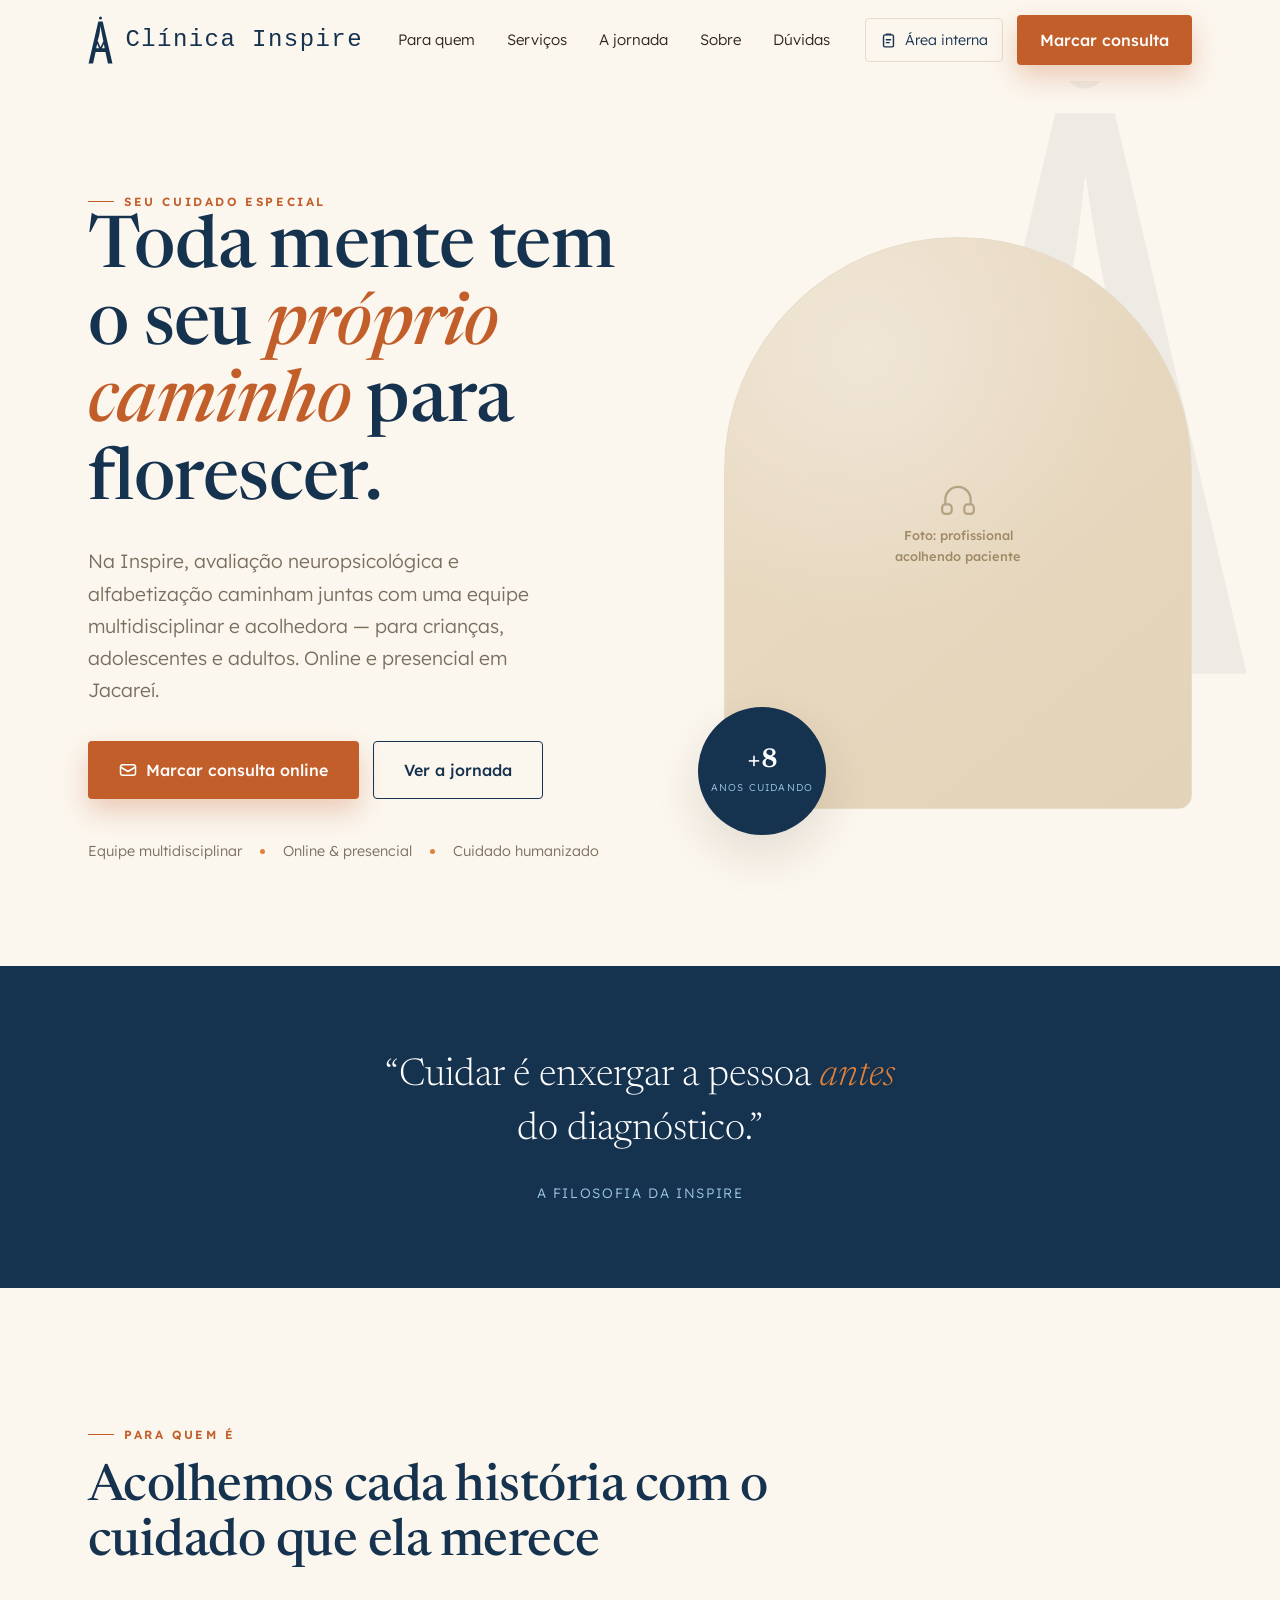
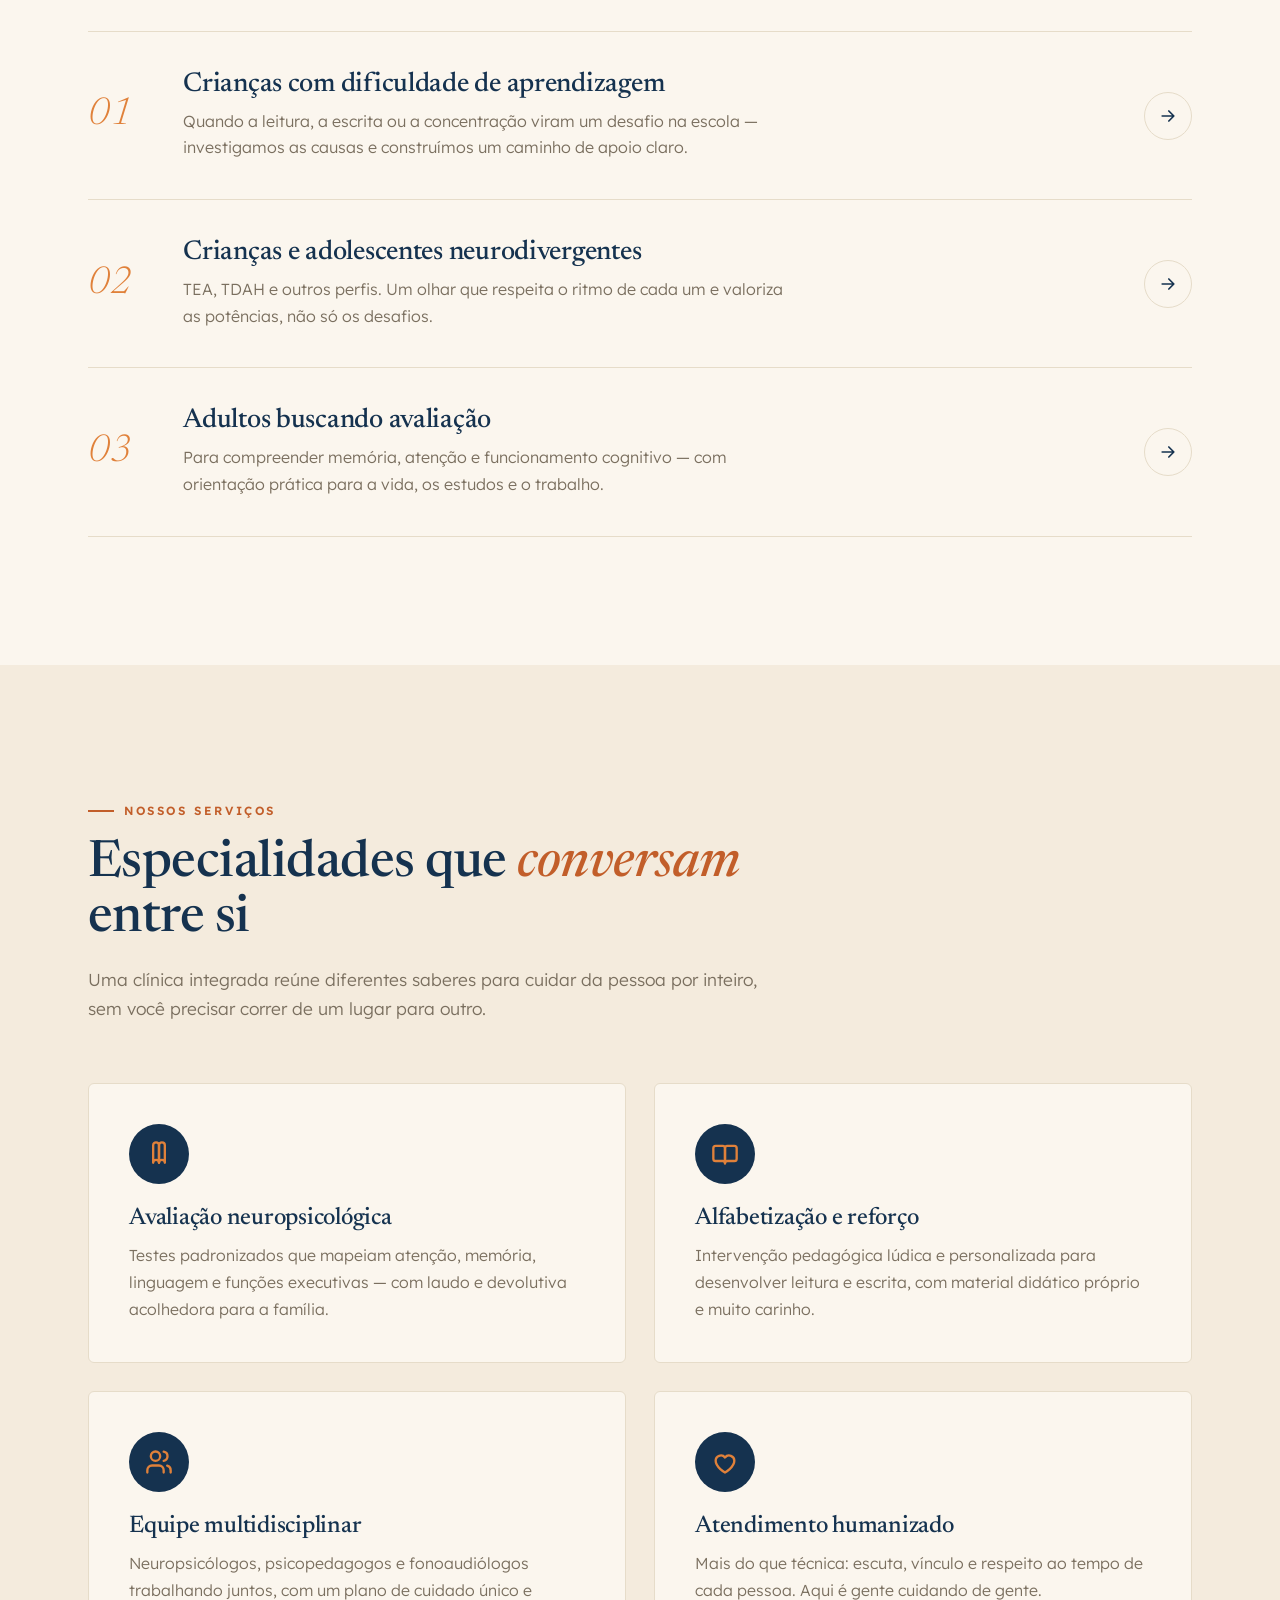
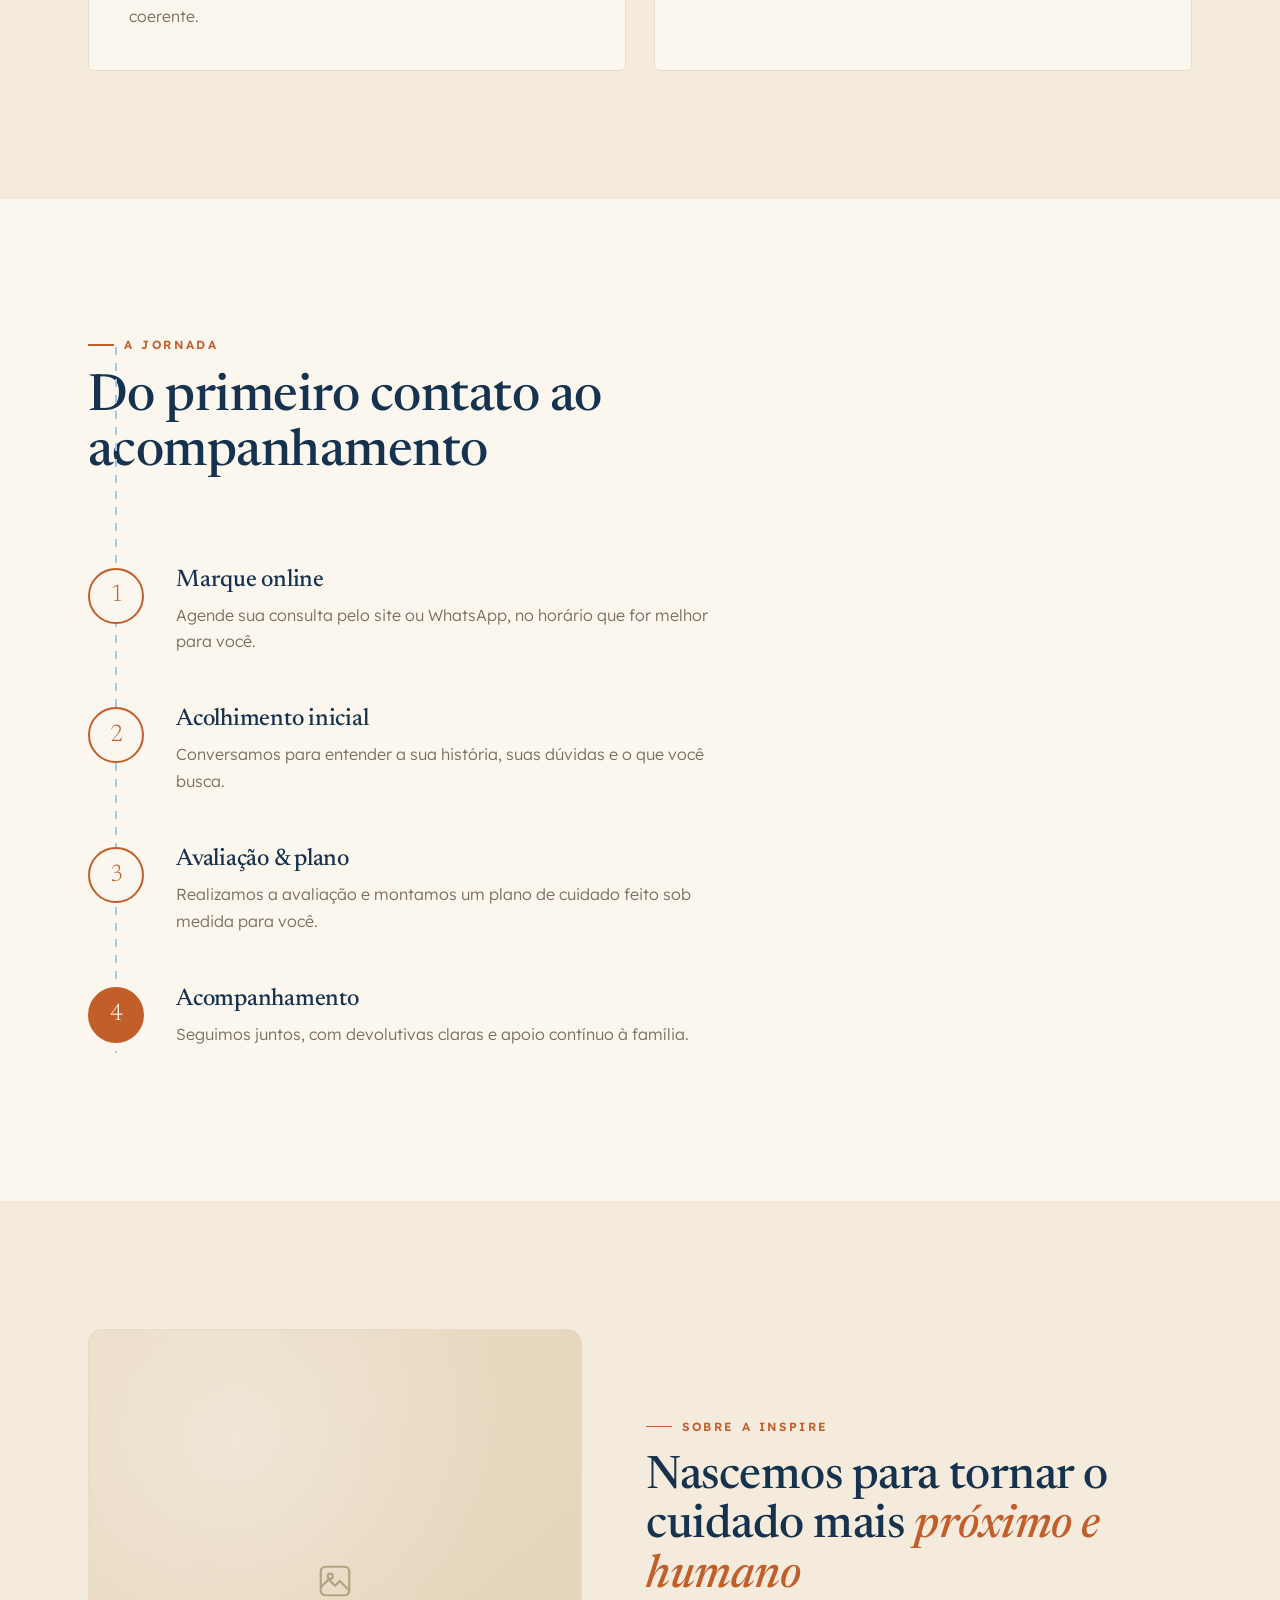
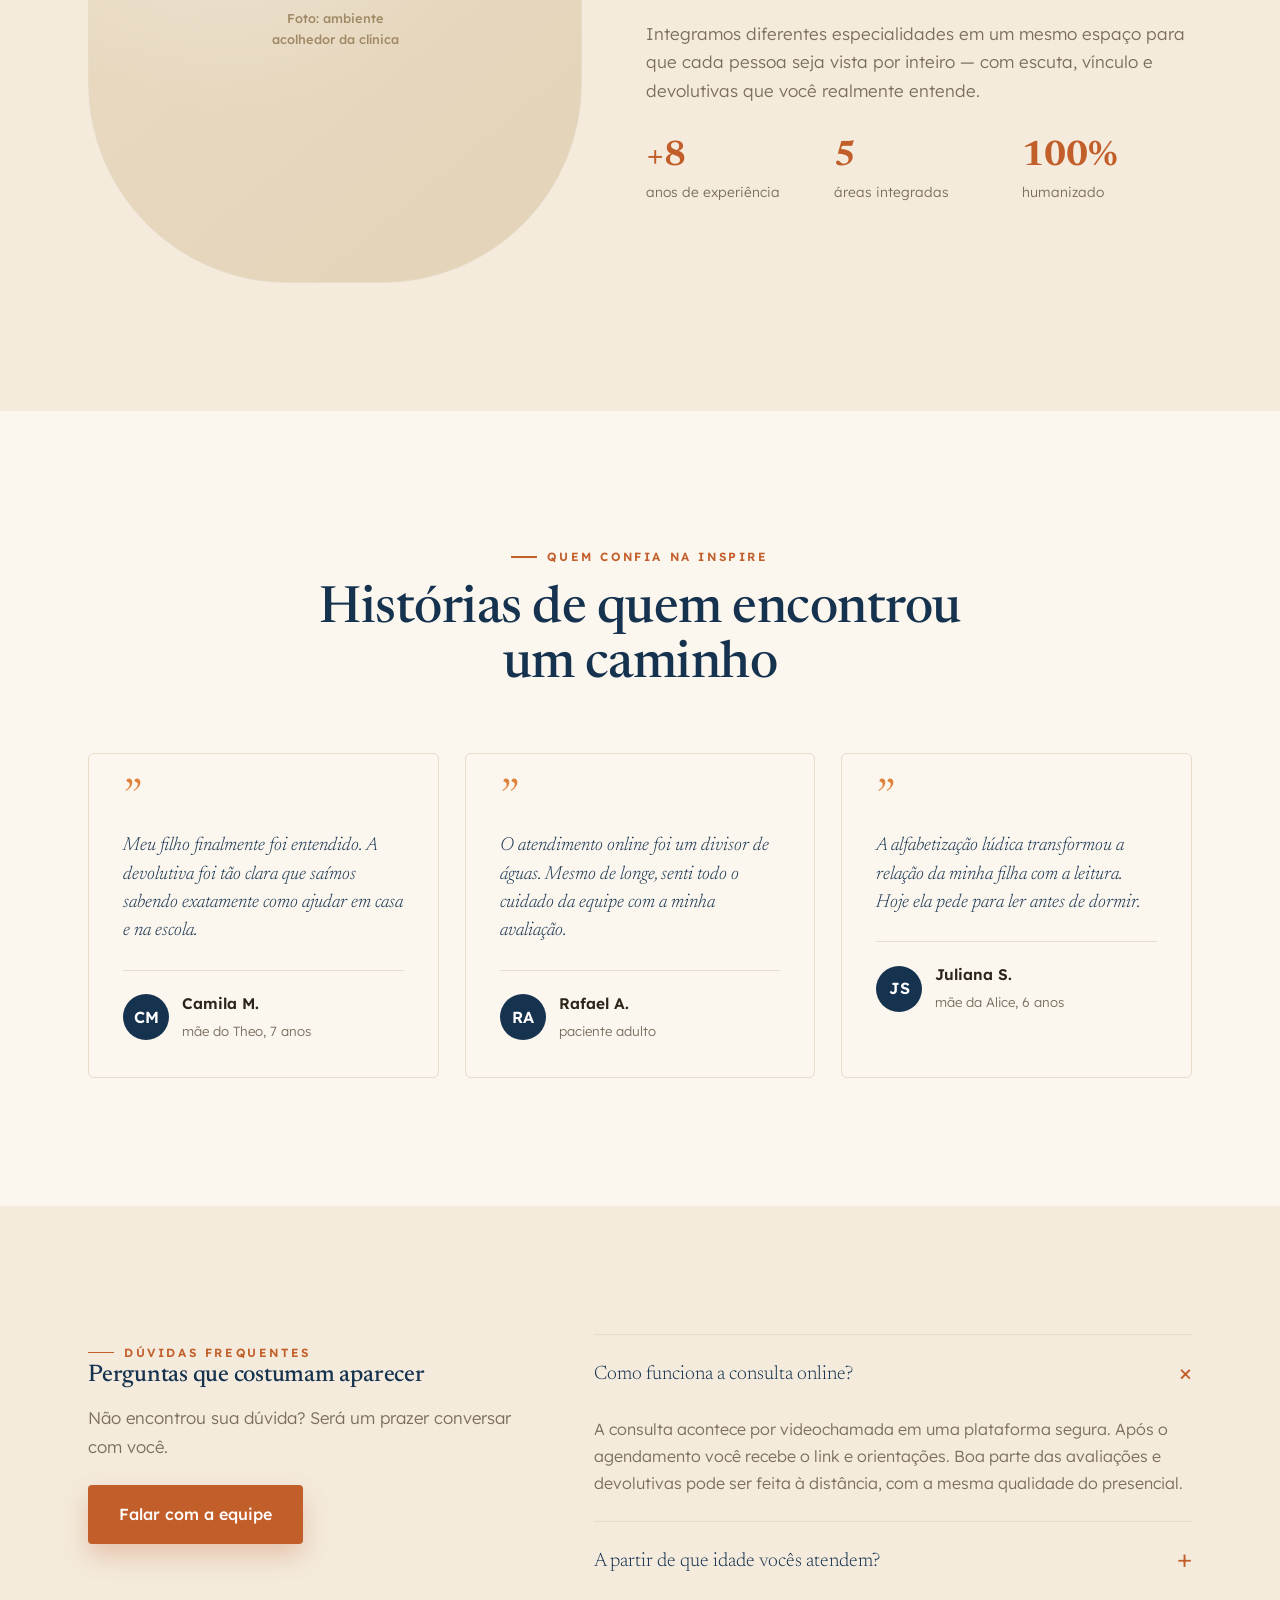
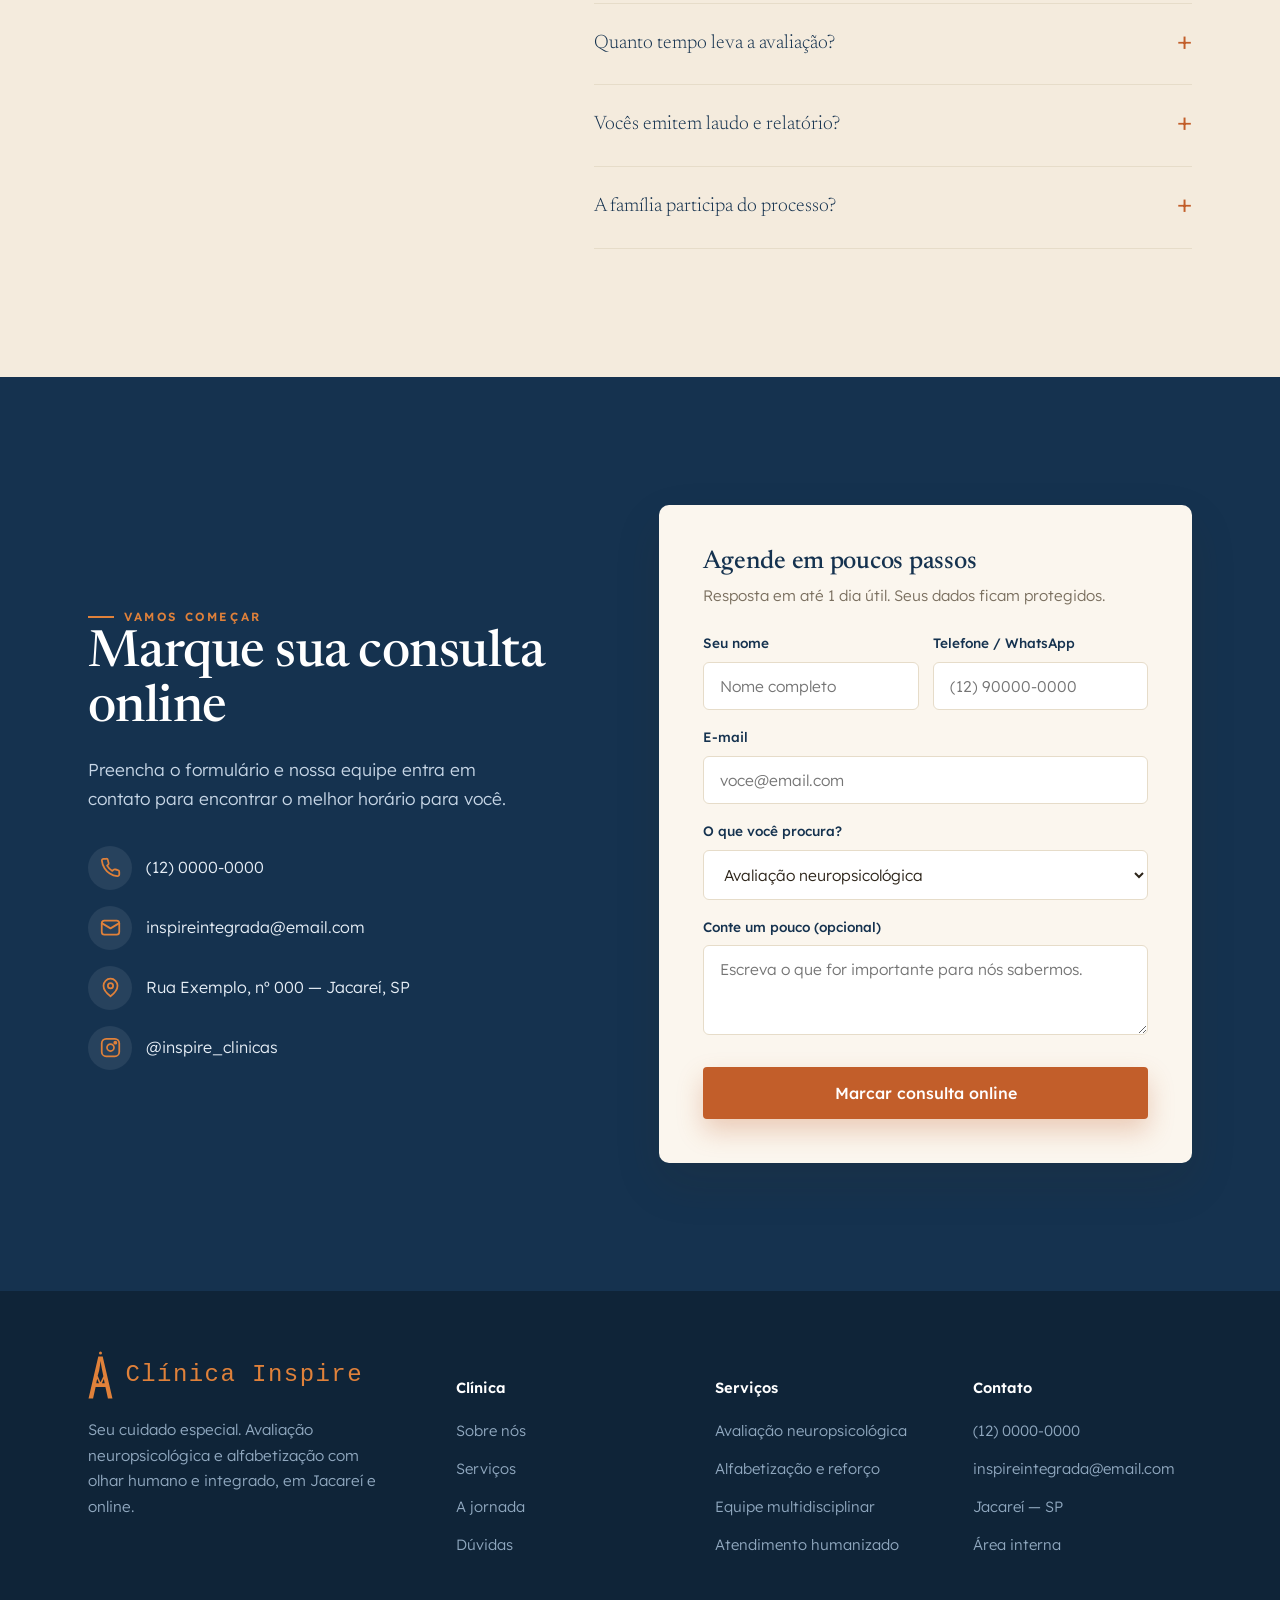
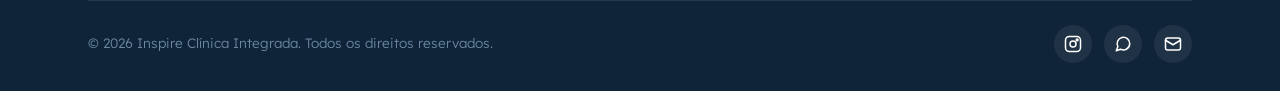
==== commit 8292d799: "fix access on admin area" ====
--- a/index.html
+++ b/index.html
@@ -26,12 +26,39 @@
           <a href="#jornada">A jornada</a>
           <a href="#sobre">Sobre</a>
           <a href="#faq">Dúvidas</a>
-          <a href="consultas.html">Área Interna</a>
         </nav>
-        <a class="btn btn-primary" href="#contato" style="padding: 11px 22px"
-          >Marcar consulta</a
+        <div class="hdr-actions">
+          <a
+            class="hdr-admin"
+            href="consultas.html"
+            title="Ver consultas recebidas"
+            aria-label="Área interna: consultas recebidas"
+          >
+            <svg
+              viewBox="0 0 24 24"
+              fill="none"
+              stroke="currentColor"
+              stroke-width="2"
+              stroke-linecap="round"
+              stroke-linejoin="round"
+            >
+              <rect x="5" y="4" width="14" height="17" rx="2" />
+              <path d="M9 4V3h6v1M9 11h6M9 15h4" />
+            </svg>
+            <span>Área interna</span>
+            <b class="hdr-count" id="hdrCount" hidden>0</b>
+          </a>
+          <a class="btn btn-primary" href="#contato" style="padding: 11px 22px"
+            >Marcar consulta</a
+          >
+        </div>
+        <button
+          class="burger"
+          id="burger"
+          aria-label="Abrir menu"
+          aria-expanded="false"
+          aria-controls="mobileMenu"
         >
-        <button class="burger" id="burger" aria-label="Menu">
           <svg
             viewBox="0 0 24 24"
             fill="none"
@@ -47,7 +74,7 @@
 
     <div class="mobile-menu" id="mobileMenu">
       <div class="mm-panel">
-        <button class="mm-close" id="mmClose" aria-label="Fechar">
+        <button class="mm-close" id="mmClose" aria-label="Fechar menu">
           <svg
             viewBox="0 0 24 24"
             fill="none"
@@ -63,6 +90,7 @@
         <a href="#jornada">A jornada</a>
         <a href="#sobre">Sobre</a>
         <a href="#faq">Dúvidas</a>
+        <a href="consultas.html">Área interna</a>
         <a class="btn btn-primary" href="#contato">Marcar consulta online</a>
       </div>
     </div>
@@ -674,6 +702,14 @@
                 Em breve nossa equipe entra em contato para confirmar o melhor
                 horário. 💙
               </p>
+              <button
+                class="btn btn-outline"
+                type="button"
+                id="formAgain"
+                style="margin-top: 22px"
+              >
+                Enviar outra solicitação
+              </button>
             </div>
           </form>
         </div>
@@ -778,35 +814,131 @@
         hdr.classList.toggle("scrolled", scrollY > 20),
       );
       const mm = document.getElementById("mobileMenu");
-      document.getElementById("burger").onclick = () =>
+      const burger = document.getElementById("burger");
+      function abrirMenu() {
         mm.classList.add("open");
-      document.getElementById("mmClose").onclick = () =>
+        burger.setAttribute("aria-expanded", "true");
+        document.body.style.overflow = "hidden"; // trava o scroll da página por trás
+        document.getElementById("mmClose").focus();
+      }
+      function fecharMenu() {
+        if (!mm.classList.contains("open")) return;
         mm.classList.remove("open");
-      mm.querySelectorAll("a").forEach(
-        (a) => (a.onclick = () => mm.classList.remove("open")),
+        burger.setAttribute("aria-expanded", "false");
+        document.body.style.overflow = "";
+        burger.focus({ preventScroll: true });
+      }
+      burger.onclick = abrirMenu;
+      document.getElementById("mmClose").onclick = fecharMenu;
+      mm.querySelectorAll("a").forEach((a) =>
+        a.addEventListener("click", fecharMenu),
       );
       mm.onclick = (e) => {
-        if (e.target === mm) mm.classList.remove("open");
+        if (e.target === mm) fecharMenu();
       };
-      document.getElementById("contactForm").addEventListener("submit", (e) => {
+      addEventListener("keydown", (e) => {
+        if (e.key === "Escape") fecharMenu();
+      });
+      // se girar o celular / aumentar a janela com o menu aberto, fecha
+      matchMedia("(min-width:981px)").addEventListener("change", (e) => {
+        if (e.matches) fecharMenu();
+      });
+      // ===== Consultas: salvas no localStorage (demo, sem backend) =====
+      const CHAVE = "inspire_consultas";
+      function lerConsultas() {
+        try {
+          return JSON.parse(localStorage.getItem(CHAVE) || "[]");
+        } catch (e) {
+          return [];
+        }
+      }
+      function atualizarContador() {
+        const n = lerConsultas().filter((c) => c.status === "novo").length;
+        const b = document.getElementById("hdrCount");
+        b.textContent = n;
+        b.hidden = n === 0;
+      }
+      atualizarContador();
+      // se a área interna estiver aberta em outra aba e mudar algo, o contador acompanha
+      addEventListener("storage", (e) => {
+        if (e.key === CHAVE) atualizarContador();
+      });
+
+      const form = document.getElementById("contactForm");
+      const campo = (id) => document.getElementById(id);
+      const valor = (id) => campo(id).value.trim();
+
+      function marcarErro(id, texto) {
+        const f = campo(id).closest(".field");
+        f.classList.add("err");
+        const m = document.createElement("small");
+        m.className = "ferr";
+        m.textContent = texto;
+        f.appendChild(m);
+      }
+      function limparErros() {
+        form
+          .querySelectorAll(".field.err")
+          .forEach((f) => f.classList.remove("err"));
+        form.querySelectorAll(".ferr").forEach((m) => m.remove());
+      }
+      form.addEventListener("input", (e) => {
+        const f = e.target.closest(".field.err");
+        if (f) {
+          f.classList.remove("err");
+          f.querySelector(".ferr")?.remove();
+        }
+      });
+
+      form.addEventListener("submit", (e) => {
         e.preventDefault();
+        limparErros();
+        const nome = valor("nome"),
+          tel = valor("tel"),
+          email = valor("email");
+        let ok = true;
+        if (!nome) {
+          marcarErro("nome", "Informe seu nome.");
+          ok = false;
+        }
+        if (!tel && !email) {
+          marcarErro("tel", "Informe um telefone ou um e-mail para contato.");
+          ok = false;
+        } else if (email && !/^\S+@\S+\.\S+$/.test(email)) {
+          marcarErro("email", "Confira o e-mail digitado.");
+          ok = false;
+        }
+        if (!ok) {
+          form.querySelector(".field.err input")?.focus();
+          return;
+        }
+
         const nova = {
+          id: Date.now().toString(36) + Math.random().toString(36).slice(2, 6),
           data: new Date().toISOString(),
-          nome: document.getElementById("nome").value || "(sem nome)",
-          email: document.getElementById("email").value || "—",
-          tel: document.getElementById("tel").value || "—",
-          servico: document.getElementById("motivo").value,
-          msg: document.getElementById("msg").value,
+          nome,
+          email,
+          tel,
+          servico: campo("motivo").value,
+          msg: valor("msg"),
           status: "novo",
         };
-        const lista = JSON.parse(
-          localStorage.getItem("inspire_consultas") || "[]",
-        );
+        const lista = lerConsultas();
         lista.unshift(nova);
-        localStorage.setItem("inspire_consultas", JSON.stringify(lista));
-        document.getElementById("formFields").style.display = "none";
-        document.getElementById("formOk").classList.add("show");
+        try {
+          localStorage.setItem(CHAVE, JSON.stringify(lista));
+        } catch (err) {}
+        atualizarContador();
+        campo("formFields").style.display = "none";
+        campo("formOk").classList.add("show");
       });
+
+      campo("formAgain").onclick = () => {
+        form.reset();
+        campo("formOk").classList.remove("show");
+        campo("formFields").style.display = "";
+        campo("nome").focus();
+      };
     </script>
   </body>
 </html>
--- a/v2.css
+++ b/v2.css
@@ -63,6 +63,15 @@
 .nav{display:flex;gap:32px}
 .nav a{font-family:"Lexend",sans-serif;font-size:.94rem;color:var(--ink);position:relative}
 .nav a:hover{color:var(--terra)}
+.hdr-actions{display:flex;align-items:center;gap:14px}
+.hdr-admin{display:inline-flex;align-items:center;gap:8px;font-family:"Lexend",sans-serif;font-size:.9rem;color:var(--navy);
+  padding:9px 14px;border:1.5px solid var(--line);border-radius:4px;transition:.18s;white-space:nowrap}
+.hdr-admin:hover{border-color:var(--navy)}
+.hdr-admin:focus-visible{outline:2px solid var(--terra);outline-offset:2px}
+.hdr-admin svg{width:17px;height:17px;flex:none}
+.hdr-count{display:inline-flex;align-items:center;justify-content:center;min-width:20px;height:20px;padding:0 6px;
+  border-radius:999px;background:var(--terra);color:#fff;font-size:.72rem;font-weight:600;line-height:1}
+.hdr-count[hidden]{display:none}
 .burger{display:none;background:none;border:0;cursor:pointer;color:var(--navy)}
 .burger svg{width:26px;height:26px}
 
@@ -196,6 +205,8 @@
 .form-ok svg{width:56px;height:56px;color:#3fa080;margin:0 auto 14px}
 .form-ok h3{margin-bottom:8px}
 .form-ok p{font-family:"Lexend",sans-serif;color:var(--muted)}
+.field.err input{border-color:#b23a2a}
+.ferr{display:block;font-family:"Lexend",sans-serif;font-size:.8rem;color:#b23a2a;margin-top:6px}
 
 /* Footer */
 .ftr{background:#0f2438;color:#b9cadb}
@@ -215,14 +226,16 @@
 .socials svg{width:18px;height:18px;color:#fff}
 
 /* Mobile menu */
-.mobile-menu{display:none;position:fixed;inset:0;z-index:70;background:rgba(21,50,79,.45);backdrop-filter:blur(4px);opacity:0;pointer-events:none;transition:.25s}
-.mobile-menu.open{opacity:1;pointer-events:auto}
+.mobile-menu{position:fixed;inset:0;z-index:70;background:rgba(21,50,79,.45);backdrop-filter:blur(4px);
+  opacity:0;visibility:hidden;pointer-events:none;transition:opacity .25s,visibility 0s linear .25s}
+.mobile-menu.open{opacity:1;visibility:visible;pointer-events:auto;transition:opacity .25s,visibility 0s}
 .mm-panel{position:absolute;top:0;right:0;width:min(82%,340px);height:100%;background:var(--cream);padding:28px;display:flex;flex-direction:column;gap:4px;transform:translateX(100%);transition:.3s}
 .mobile-menu.open .mm-panel{transform:translateX(0)}
 .mm-close{align-self:flex-end;background:none;border:0;cursor:pointer;color:var(--navy)}
 .mm-close svg{width:26px;height:26px}
 .mm-panel a{font-family:var(--serif);padding:14px 6px;font-size:1.25rem;color:var(--navy);border-bottom:1px solid var(--line)}
-.mm-panel .btn{margin-top:20px;justify-content:center}
+.mm-panel .btn{margin-top:20px;justify-content:center;font-family:"Lexend",sans-serif;font-size:1rem;border-bottom:1.5px solid transparent}
+.mm-panel .btn-primary{color:#fff}
 
 @media(max-width:980px){
   .hero .wrap{grid-template-columns:1fr;gap:48px}
@@ -234,10 +247,16 @@
   .ftr-top{grid-template-columns:1fr 1fr}
   .nav,.hdr .btn{display:none}
   .burger{display:block}
+  .hdr-actions{margin-left:auto}
+  .hdr-admin{padding:8px 10px}
+  .hdr-admin span{display:none}
   .aud-row{grid-template-columns:auto 1fr;gap:20px}
   .aud-row .ar{display:none}
 }
 @media(max-width:560px){
+  .hdr .wrap{gap:12px}
+  .brand img{height:40px}
+  .brand .wordmark{font-size:1.2rem}
   .frow{grid-template-columns:1fr}
   .ftr-top{grid-template-columns:1fr}
   .about-stats{grid-template-columns:1fr 1fr}
